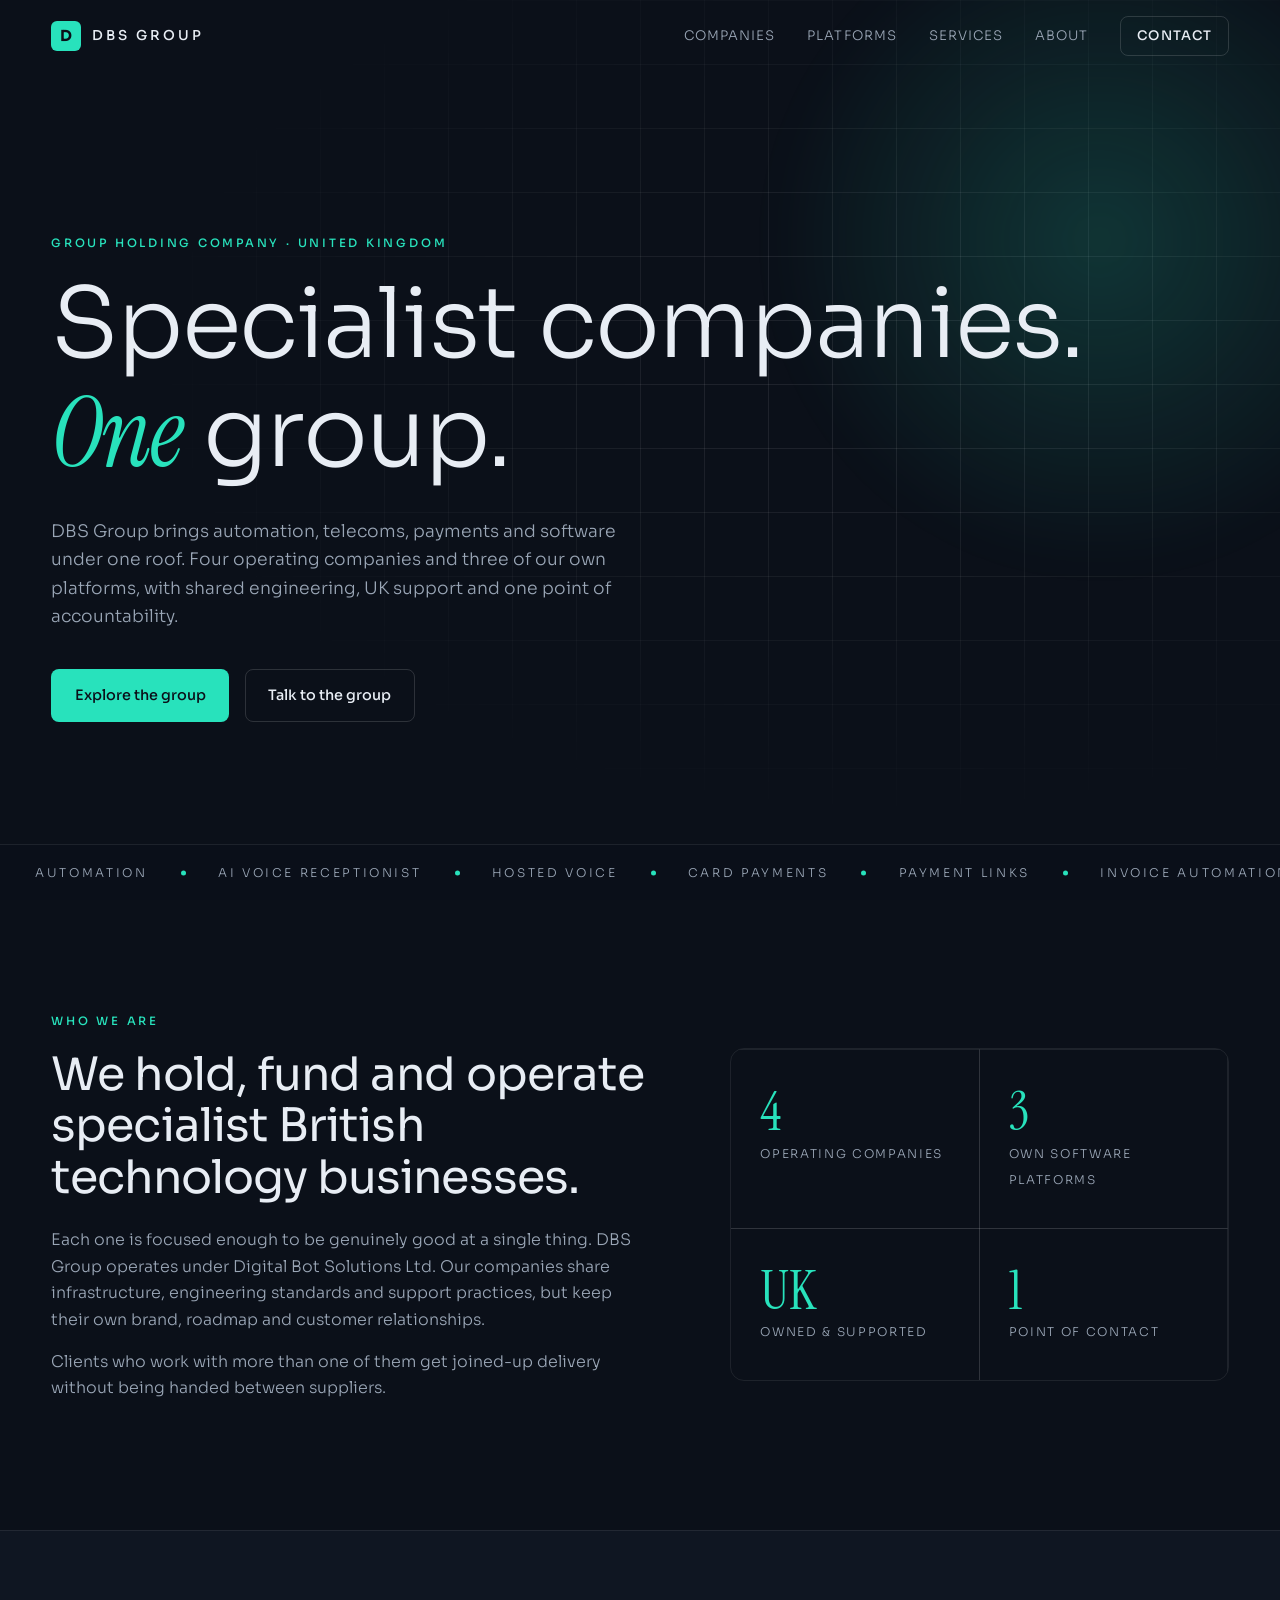
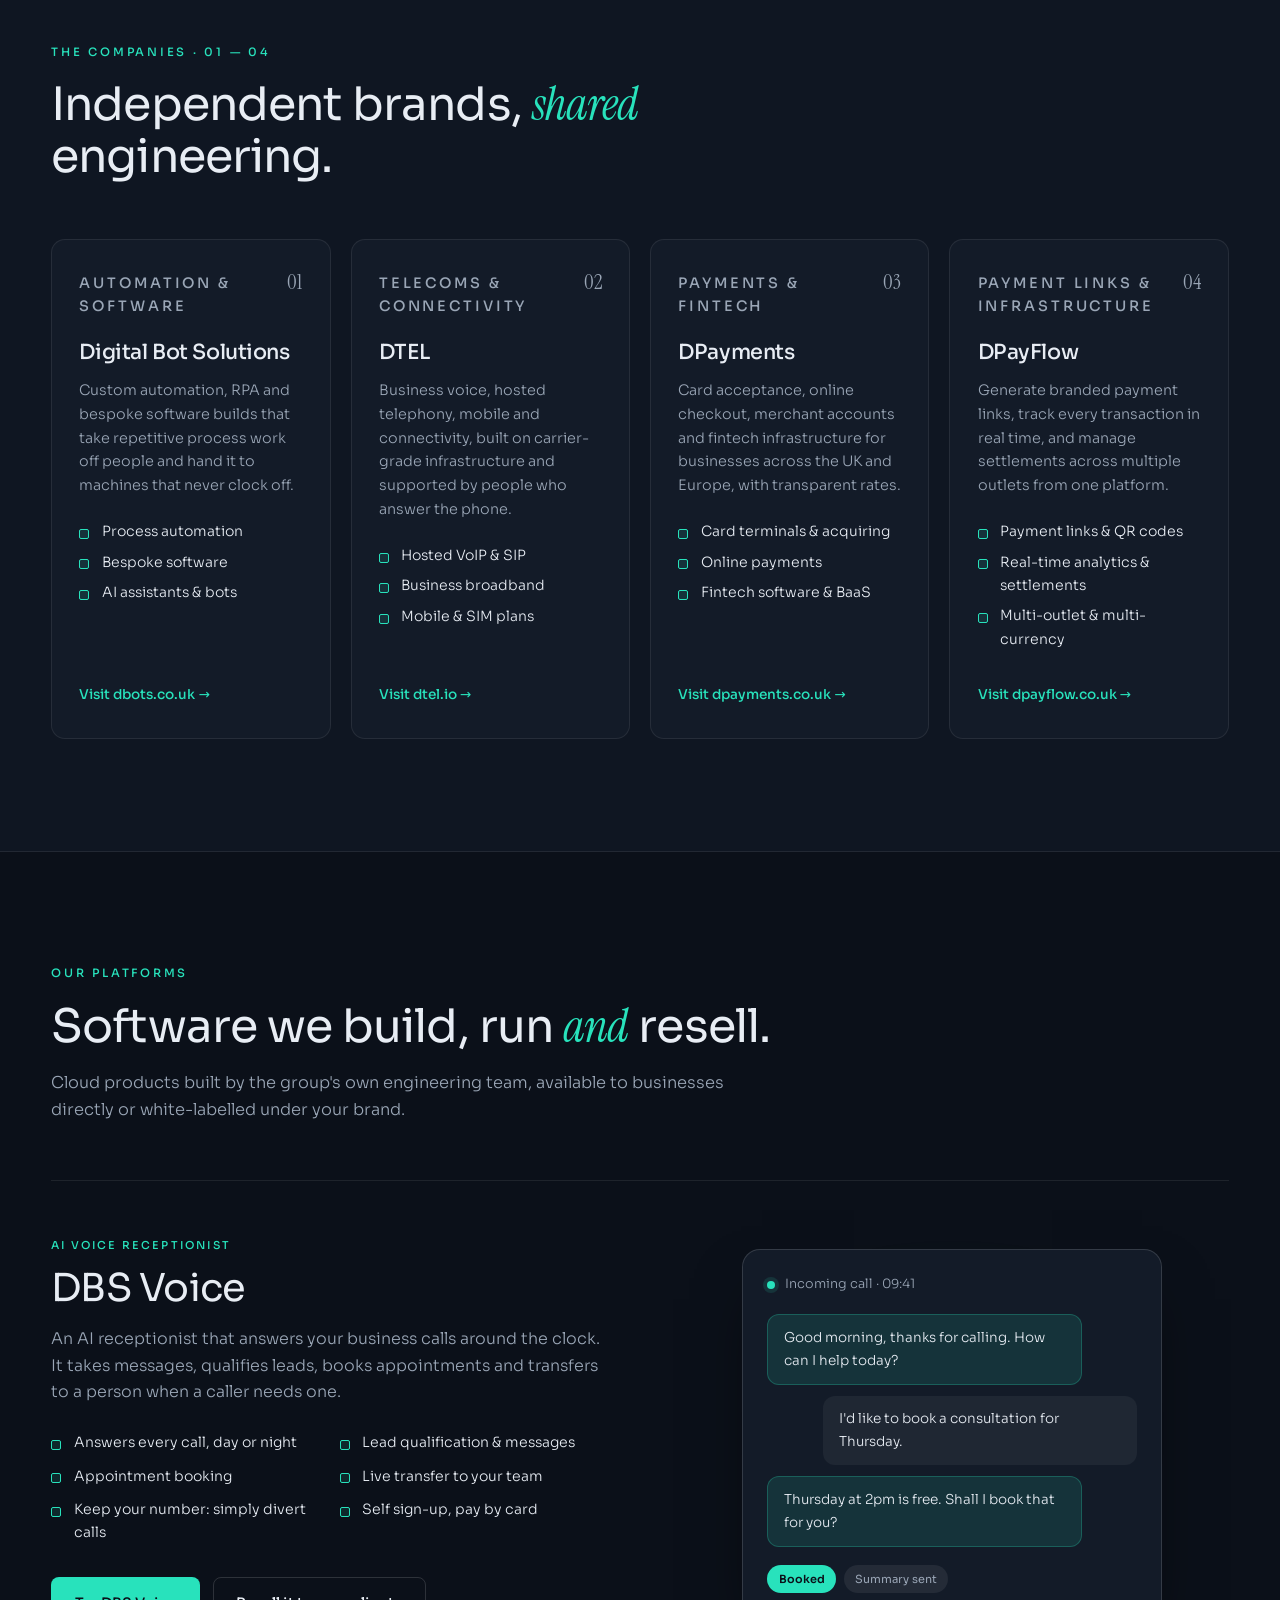
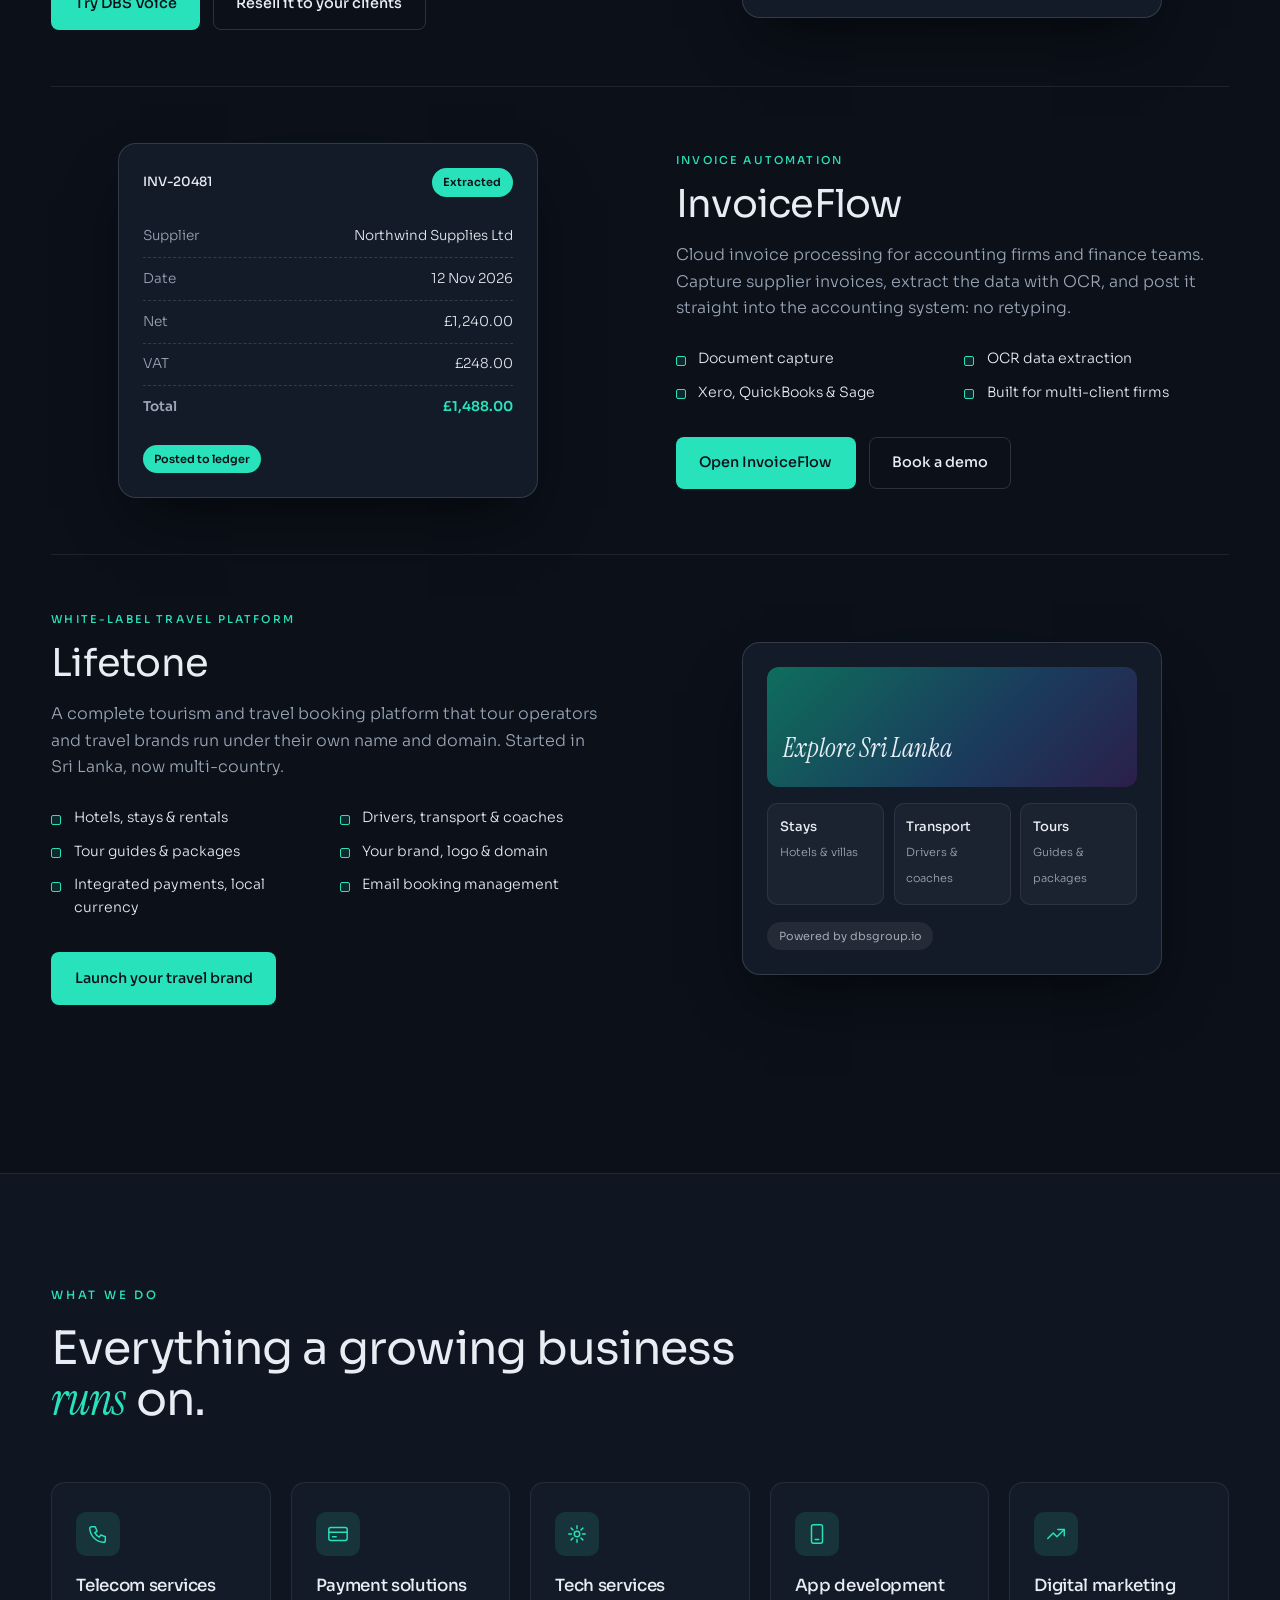
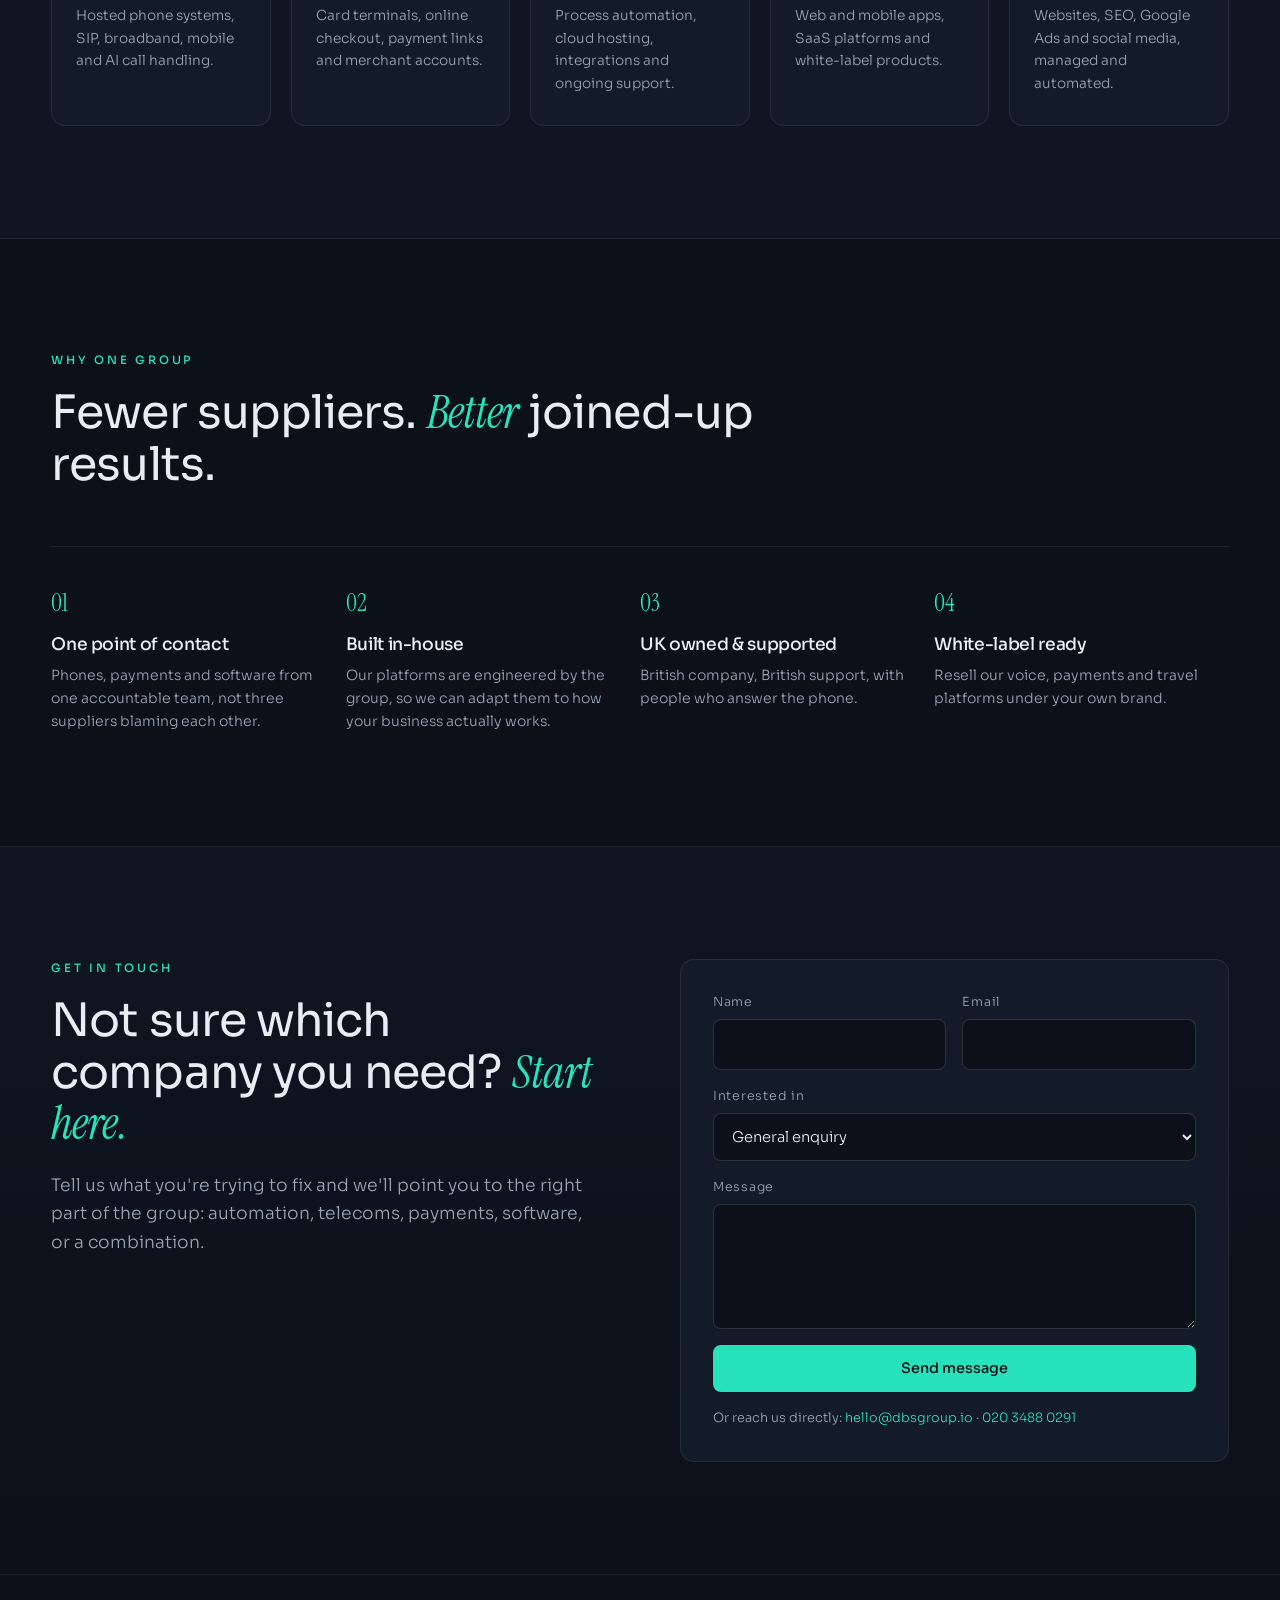
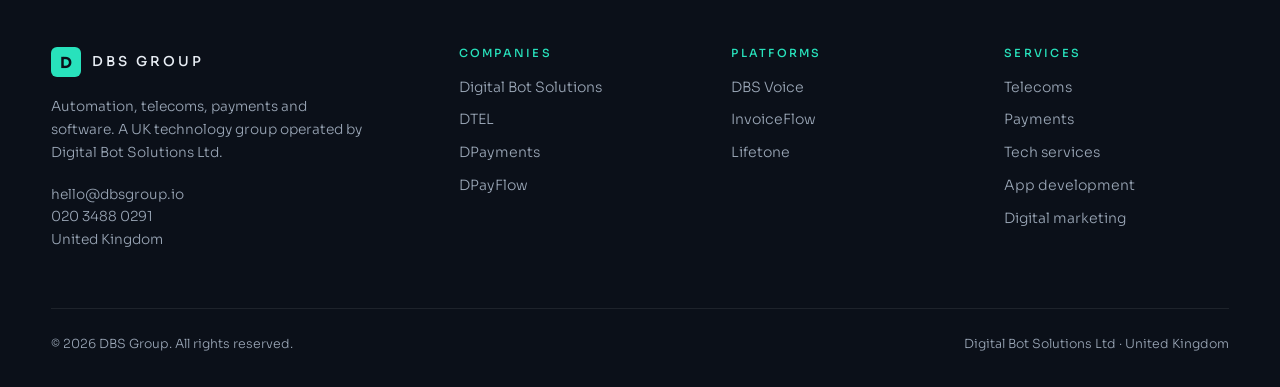
==== index.html @ 3a8c16b7 "Rebuild dbsgroup.io as a static coded site Co-Authored-By: Claude Opus 5.5 <noreply@anthropic.com> C" ====
<!DOCTYPE html>
<html lang="en-GB">
<head>
<meta charset="UTF-8">
<meta name="viewport" content="width=device-width, initial-scale=1.0">
<title>DBS Group | Automation, Telecoms, Payments &amp; Software, UK</title>
<meta name="description" content="DBS Group is a UK technology group bringing together automation, telecoms, payments and software: Digital Bot Solutions, DTEL, DPayments, DPayFlow, DBS Voice, InvoiceFlow and Lifetone.">
<meta property="og:title" content="DBS Group | Specialist companies. One group.">
<meta property="og:description" content="Automation, telecoms, payments and software under one UK group, with one point of contact.">
<meta property="og:url" content="https://dbsgroup.io/">
<meta property="og:type" content="website">
<link rel="canonical" href="https://dbsgroup.io/">
<link rel="icon" href="data:image/svg+xml,%3Csvg xmlns='http://www.w3.org/2000/svg' viewBox='0 0 32 32'%3E%3Crect width='32' height='32' rx='6' fill='%2328E2BC'/%3E%3Ctext x='16' y='22' font-family='Arial' font-weight='700' font-size='16' text-anchor='middle' fill='%230B1019'%3ED%3C/text%3E%3C/svg%3E">
<link rel="preconnect" href="https://fonts.googleapis.com">
<link rel="preconnect" href="https://fonts.gstatic.com" crossorigin>
<link href="https://fonts.googleapis.com/css2?family=Instrument+Serif:ital@0;1&family=Sora:wght@300;400;500;600;700&display=swap" rel="stylesheet">
<link rel="stylesheet" href="css/style.css">
<script type="application/ld+json">
{"@context":"https://schema.org","@type":"Organization","name":"DBS Group","legalName":"Digital Bot Solutions Ltd","url":"https://dbsgroup.io","email":"hello@dbsgroup.io","telephone":"+44 20 3488 0291","address":{"@type":"PostalAddress","addressCountry":"GB"},
"subOrganization":[{"@type":"Organization","name":"Digital Bot Solutions","url":"https://dbots.co.uk"},{"@type":"Organization","name":"DTEL","url":"https://dtel.io"},{"@type":"Organization","name":"DPayments","url":"https://dpayments.co.uk"},{"@type":"Organization","name":"DPayFlow","url":"https://dpayflow.co.uk"}]}
</script>
</head>
<body>

<header class="nav" id="top">
  <div class="wrap nav-inner">
    <a href="#top" class="logo" aria-label="DBS Group home"><span class="logo-mark">D</span><span class="logo-text">DBS GROUP</span></a>
    <nav class="nav-links" id="navLinks" aria-label="Main">
      <a href="#companies">Companies</a>
      <a href="#platforms">Platforms</a>
      <a href="#services">Services</a>
      <a href="#about">About</a>
      <a href="#contact" class="btn btn-ghost btn-sm nav-cta">Contact</a>
    </nav>
    <button class="nav-toggle" id="navToggle" aria-label="Open menu" aria-expanded="false"><span></span><span></span></button>
  </div>
</header>

<main>

<!-- HERO -->
<section class="hero">
  <div class="hero-grid" aria-hidden="true"></div>
  <div class="hero-glow" aria-hidden="true"></div>
  <div class="wrap hero-inner">
    <p class="eyebrow reveal">Group holding company · United Kingdom</p>
    <h1 class="reveal">Specialist companies.<br><em>One</em> group.</h1>
    <p class="lead reveal">DBS Group brings automation, telecoms, payments and software under one roof. Four operating companies and three of our own platforms, with shared engineering, UK support and one point of accountability.</p>
    <div class="hero-ctas reveal">
      <a href="#companies" class="btn btn-primary">Explore the group</a>
      <a href="#contact" class="btn btn-ghost">Talk to the group</a>
    </div>
  </div>
  <div class="marquee" aria-hidden="true">
    <div class="marquee-track">
      <span>Automation</span><span>AI voice receptionist</span><span>Hosted voice</span><span>Card payments</span><span>Payment links</span><span>Invoice automation</span><span>Travel platforms</span><span>App development</span><span>Digital marketing</span><span>UK support</span>
      <span>Automation</span><span>AI voice receptionist</span><span>Hosted voice</span><span>Card payments</span><span>Payment links</span><span>Invoice automation</span><span>Travel platforms</span><span>App development</span><span>Digital marketing</span><span>UK support</span>
    </div>
  </div>
</section>

<!-- ABOUT -->
<section class="section" id="about">
  <div class="wrap about">
    <div class="about-text reveal">
      <p class="eyebrow">Who we are</p>
      <h2>We hold, fund and operate specialist British technology businesses.</h2>
      <p>Each one is focused enough to be genuinely good at a single thing. DBS Group operates under Digital Bot Solutions Ltd. Our companies share infrastructure, engineering standards and support practices, but keep their own brand, roadmap and customer relationships.</p>
      <p>Clients who work with more than one of them get joined-up delivery without being handed between suppliers.</p>
    </div>
    <div class="stats reveal">
      <div class="stat"><span class="stat-num">4</span><span class="stat-label">Operating companies</span></div>
      <div class="stat"><span class="stat-num">3</span><span class="stat-label">Own software platforms</span></div>
      <div class="stat"><span class="stat-num">UK</span><span class="stat-label">Owned &amp; supported</span></div>
      <div class="stat"><span class="stat-num">1</span><span class="stat-label">Point of contact</span></div>
    </div>
  </div>
</section>

<!-- COMPANIES -->
<section class="section section-alt" id="companies">
  <div class="wrap">
    <div class="section-head reveal">
      <p class="eyebrow">The companies · 01 — 04</p>
      <h2>Independent brands, <em>shared</em> engineering.</h2>
    </div>
    <div class="cards cards-4">
      <article class="card reveal">
        <span class="card-num">01</span>
        <p class="card-tag">Automation &amp; software</p>
        <h3>Digital Bot Solutions</h3>
        <p>Custom automation, RPA and bespoke software builds that take repetitive process work off people and hand it to machines that never clock off.</p>
        <ul class="ticks"><li>Process automation</li><li>Bespoke software</li><li>AI assistants &amp; bots</li></ul>
        <a href="https://dbots.co.uk" class="card-link" target="_blank" rel="noopener">Visit dbots.co.uk <span>→</span></a>
      </article>
      <article class="card reveal">
        <span class="card-num">02</span>
        <p class="card-tag">Telecoms &amp; connectivity</p>
        <h3>DTEL</h3>
        <p>Business voice, hosted telephony, mobile and connectivity, built on carrier-grade infrastructure and supported by people who answer the phone.</p>
        <ul class="ticks"><li>Hosted VoIP &amp; SIP</li><li>Business broadband</li><li>Mobile &amp; SIM plans</li></ul>
        <a href="https://dtel.io" class="card-link" target="_blank" rel="noopener">Visit dtel.io <span>→</span></a>
      </article>
      <article class="card reveal">
        <span class="card-num">03</span>
        <p class="card-tag">Payments &amp; fintech</p>
        <h3>DPayments</h3>
        <p>Card acceptance, online checkout, merchant accounts and fintech infrastructure for businesses across the UK and Europe, with transparent rates.</p>
        <ul class="ticks"><li>Card terminals &amp; acquiring</li><li>Online payments</li><li>Fintech software &amp; BaaS</li></ul>
        <a href="https://dpayments.co.uk" class="card-link" target="_blank" rel="noopener">Visit dpayments.co.uk <span>→</span></a>
      </article>
      <article class="card reveal">
        <span class="card-num">04</span>
        <p class="card-tag">Payment links &amp; infrastructure</p>
        <h3>DPayFlow</h3>
        <p>Generate branded payment links, track every transaction in real time, and manage settlements across multiple outlets from one platform.</p>
        <ul class="ticks"><li>Payment links &amp; QR codes</li><li>Real-time analytics &amp; settlements</li><li>Multi-outlet &amp; multi-currency</li></ul>
        <a href="https://dpayflow.co.uk" class="card-link" target="_blank" rel="noopener">Visit dpayflow.co.uk <span>→</span></a>
      </article>
    </div>
  </div>
</section>

<!-- PLATFORMS -->
<section class="section" id="platforms">
  <div class="wrap">
    <div class="section-head reveal">
      <p class="eyebrow">Our platforms</p>
      <h2>Software we build, run <em>and</em> resell.</h2>
      <p class="section-sub">Cloud products built by the group's own engineering team, available to businesses directly or white-labelled under your brand.</p>
    </div>

    <div class="platform reveal">
      <div class="platform-copy">
        <p class="card-tag">AI voice receptionist</p>
        <h3>DBS Voice</h3>
        <p>An AI receptionist that answers your business calls around the clock. It takes messages, qualifies leads, books appointments and transfers to a person when a caller needs one.</p>
        <ul class="ticks ticks-2">
          <li>Answers every call, day or night</li>
          <li>Lead qualification &amp; messages</li>
          <li>Appointment booking</li>
          <li>Live transfer to your team</li>
          <li>Keep your number: simply divert calls</li>
          <li>Self sign-up, pay by card</li>
        </ul>
        <div class="platform-ctas">
          <a href="https://voice.dbsgroup.io" class="btn btn-primary" target="_blank" rel="noopener">Try DBS Voice</a>
          <a href="#contact" class="btn btn-ghost">Resell it to your clients</a>
        </div>
      </div>
      <div class="platform-visual" aria-hidden="true">
        <div class="mock mock-call">
          <div class="mock-row"><span class="dot dot-live"></span> Incoming call · 09:41</div>
          <div class="bubble bubble-ai">Good morning, thanks for calling. How can I help today?</div>
          <div class="bubble bubble-user">I'd like to book a consultation for Thursday.</div>
          <div class="bubble bubble-ai">Thursday at 2pm is free. Shall I book that for you?</div>
          <div class="mock-foot"><span class="pill">Booked</span><span class="pill pill-dim">Summary sent</span></div>
        </div>
      </div>
    </div>

    <div class="platform platform-rev reveal">
      <div class="platform-copy">
        <p class="card-tag">Invoice automation</p>
        <h3>InvoiceFlow</h3>
        <p>Cloud invoice processing for accounting firms and finance teams. Capture supplier invoices, extract the data with OCR, and post it straight into the accounting system: no retyping.</p>
        <ul class="ticks ticks-2">
          <li>Document capture</li>
          <li>OCR data extraction</li>
          <li>Xero, QuickBooks &amp; Sage</li>
          <li>Built for multi-client firms</li>
        </ul>
        <div class="platform-ctas">
          <a href="https://invoice.dbsgroup.io" class="btn btn-primary" target="_blank" rel="noopener">Open InvoiceFlow</a>
          <a href="#contact" class="btn btn-ghost">Book a demo</a>
        </div>
      </div>
      <div class="platform-visual" aria-hidden="true">
        <div class="mock mock-invoice">
          <div class="mock-row"><strong>INV-20481</strong><span class="pill">Extracted</span></div>
          <div class="field"><span>Supplier</span><span>Northwind Supplies Ltd</span></div>
          <div class="field"><span>Date</span><span>12 Nov 2026</span></div>
          <div class="field"><span>Net</span><span>£1,240.00</span></div>
          <div class="field"><span>VAT</span><span>£248.00</span></div>
          <div class="field field-total"><span>Total</span><span>£1,488.00</span></div>
          <div class="mock-foot"><span class="pill">Posted to ledger</span></div>
        </div>
      </div>
    </div>

    <div class="platform reveal">
      <div class="platform-copy">
        <p class="card-tag">White-label travel platform</p>
        <h3>Lifetone</h3>
        <p>A complete tourism and travel booking platform that tour operators and travel brands run under their own name and domain. Started in Sri Lanka, now multi-country.</p>
        <ul class="ticks ticks-2">
          <li>Hotels, stays &amp; rentals</li>
          <li>Drivers, transport &amp; coaches</li>
          <li>Tour guides &amp; packages</li>
          <li>Your brand, logo &amp; domain</li>
          <li>Integrated payments, local currency</li>
          <li>Email booking management</li>
        </ul>
        <div class="platform-ctas">
          <a href="#contact" class="btn btn-primary">Launch your travel brand</a>
        </div>
      </div>
      <div class="platform-visual" aria-hidden="true">
        <div class="mock mock-travel">
          <div class="travel-hero"><span>Explore Sri Lanka</span></div>
          <div class="travel-tiles">
            <div><b>Stays</b><small>Hotels &amp; villas</small></div>
            <div><b>Transport</b><small>Drivers &amp; coaches</small></div>
            <div><b>Tours</b><small>Guides &amp; packages</small></div>
          </div>
          <div class="mock-foot"><span class="pill pill-dim">Powered by dbsgroup.io</span></div>
        </div>
      </div>
    </div>
  </div>
</section>

<!-- SERVICES -->
<section class="section section-alt" id="services">
  <div class="wrap">
    <div class="section-head reveal">
      <p class="eyebrow">What we do</p>
      <h2>Everything a growing business <em>runs</em> on.</h2>
    </div>
    <div class="cards cards-5">
      <article class="svc reveal">
        <div class="svc-icon"><svg viewBox="0 0 24 24"><path d="M5 4h4l2 5-2.5 1.5a11 11 0 0 0 5 5L15 13l5 2v4a2 2 0 0 1-2 2A16 16 0 0 1 3 6a2 2 0 0 1 2-2"/></svg></div>
        <h3>Telecom services</h3>
        <p>Hosted phone systems, SIP, broadband, mobile and AI call handling.</p>
      </article>
      <article class="svc reveal">
        <div class="svc-icon"><svg viewBox="0 0 24 24"><rect x="2" y="5" width="20" height="14" rx="2"/><path d="M2 10h20M6 15h4"/></svg></div>
        <h3>Payment solutions</h3>
        <p>Card terminals, online checkout, payment links and merchant accounts.</p>
      </article>
      <article class="svc reveal">
        <div class="svc-icon"><svg viewBox="0 0 24 24"><path d="M12 3v3M12 18v3M3 12h3M18 12h3M5.6 5.6l2.1 2.1M16.3 16.3l2.1 2.1M5.6 18.4l2.1-2.1M16.3 7.7l2.1-2.1"/><circle cx="12" cy="12" r="3"/></svg></div>
        <h3>Tech services</h3>
        <p>Process automation, cloud hosting, integrations and ongoing support.</p>
      </article>
      <article class="svc reveal">
        <div class="svc-icon"><svg viewBox="0 0 24 24"><rect x="6" y="2" width="12" height="20" rx="2"/><path d="M10 18h4"/></svg></div>
        <h3>App development</h3>
        <p>Web and mobile apps, SaaS platforms and white-label products.</p>
      </article>
      <article class="svc reveal">
        <div class="svc-icon"><svg viewBox="0 0 24 24"><path d="M3 17l6-6 4 4 8-8"/><path d="M14 7h7v7"/></svg></div>
        <h3>Digital marketing</h3>
        <p>Websites, SEO, Google Ads and social media, managed and automated.</p>
      </article>
    </div>
  </div>
</section>

<!-- WHY -->
<section class="section">
  <div class="wrap">
    <div class="section-head reveal">
      <p class="eyebrow">Why one group</p>
      <h2>Fewer suppliers. <em>Better</em> joined-up results.</h2>
    </div>
    <div class="why">
      <div class="why-item reveal"><span>01</span><h3>One point of contact</h3><p>Phones, payments and software from one accountable team, not three suppliers blaming each other.</p></div>
      <div class="why-item reveal"><span>02</span><h3>Built in-house</h3><p>Our platforms are engineered by the group, so we can adapt them to how your business actually works.</p></div>
      <div class="why-item reveal"><span>03</span><h3>UK owned &amp; supported</h3><p>British company, British support, with people who answer the phone.</p></div>
      <div class="why-item reveal"><span>04</span><h3>White-label ready</h3><p>Resell our voice, payments and travel platforms under your own brand.</p></div>
    </div>
  </div>
</section>

<!-- CONTACT -->
<section class="section contact" id="contact">
  <div class="wrap contact-inner reveal">
    <div>
      <p class="eyebrow">Get in touch</p>
      <h2>Not sure which company you need? <em>Start here.</em></h2>
      <p class="lead">Tell us what you're trying to fix and we'll point you to the right part of the group: automation, telecoms, payments, software, or a combination.</p>
    </div>
    <form class="contact-form" id="contactForm">
      <div class="form-row">
        <label>Name<input type="text" name="name" required></label>
        <label>Email<input type="email" name="email" required></label>
      </div>
      <label>Interested in
        <select name="topic">
          <option>General enquiry</option>
          <option>Automation &amp; software</option>
          <option>Telecoms / DTEL</option>
          <option>Payments / DPayments / DPayFlow</option>
          <option>DBS Voice (AI receptionist)</option>
          <option>InvoiceFlow</option>
          <option>Lifetone travel platform</option>
          <option>App development</option>
          <option>Digital marketing</option>
        </select>
      </label>
      <label>Message<textarea name="message" rows="4" required></textarea></label>
      <button type="submit" class="btn btn-primary">Send message</button>
      <p class="form-note">Or reach us directly: <a href="mailto:hello@dbsgroup.io">hello@dbsgroup.io</a> · <a href="tel:+442034880291">020 3488 0291</a></p>
    </form>
  </div>
</section>

</main>

<footer class="footer">
  <div class="wrap footer-inner">
    <div class="footer-brand">
      <a href="#top" class="logo"><span class="logo-mark">D</span><span class="logo-text">DBS GROUP</span></a>
      <p>Automation, telecoms, payments and software. A UK technology group operated by Digital Bot Solutions Ltd.</p>
      <p><a href="mailto:hello@dbsgroup.io">hello@dbsgroup.io</a><br><a href="tel:+442034880291">020 3488 0291</a><br>United Kingdom</p>
    </div>
    <div class="footer-col">
      <h4>Companies</h4>
      <a href="https://dbots.co.uk" target="_blank" rel="noopener">Digital Bot Solutions</a>
      <a href="https://dtel.io" target="_blank" rel="noopener">DTEL</a>
      <a href="https://dpayments.co.uk" target="_blank" rel="noopener">DPayments</a>
      <a href="https://dpayflow.co.uk" target="_blank" rel="noopener">DPayFlow</a>
    </div>
    <div class="footer-col">
      <h4>Platforms</h4>
      <a href="https://voice.dbsgroup.io" target="_blank" rel="noopener">DBS Voice</a>
      <a href="https://invoice.dbsgroup.io" target="_blank" rel="noopener">InvoiceFlow</a>
      <a href="#platforms">Lifetone</a>
    </div>
    <div class="footer-col">
      <h4>Services</h4>
      <a href="#services">Telecoms</a>
      <a href="#services">Payments</a>
      <a href="#services">Tech services</a>
      <a href="#services">App development</a>
      <a href="#services">Digital marketing</a>
    </div>
  </div>
  <div class="wrap footer-bottom">
    <span>© <span id="year">2026</span> DBS Group. All rights reserved.</span>
    <span>Digital Bot Solutions Ltd · United Kingdom</span>
  </div>
</footer>

<script src="js/main.js"></script>
</body>
</html>
---- css/style.css ----
/* DBS Group — dbsgroup.io
   Brand: navy #0B1019, teal #28E2BC, Sora + Instrument Serif
   Edit colours here in :root */
:root{
  --bg:#0B1019;
  --bg-2:#0F1622;
  --card:#131B28;
  --line:rgba(255,255,255,.08);
  --line-2:rgba(255,255,255,.14);
  --text:#E8EDF4;
  --muted:#9AA6B6;
  --teal:#28E2BC;
  --teal-dim:rgba(40,226,188,.12);
  --radius:14px;
  --sans:"Sora",system-ui,sans-serif;
  --serif:"Instrument Serif",Georgia,serif;
}
*{box-sizing:border-box;margin:0;padding:0}
html{scroll-behavior:smooth;scroll-padding-top:80px}
body{background:var(--bg);color:var(--text);font-family:var(--sans);font-weight:300;line-height:1.65;-webkit-font-smoothing:antialiased}
a{color:inherit;text-decoration:none}
img,svg{display:block}
.wrap{width:min(1180px,92vw);margin:0 auto}
em{font-family:var(--serif);font-style:italic;font-weight:400;color:var(--teal)}
h1,h2,h3,h4{font-weight:400;line-height:1.12;letter-spacing:-.02em}
h2{font-size:clamp(1.9rem,3.6vw,2.9rem)}
h3{font-size:1.3rem;font-weight:500}
.eyebrow{font-size:.72rem;letter-spacing:.24em;text-transform:uppercase;color:var(--teal);margin-bottom:1.1rem;font-weight:500}
.lead{font-size:1.08rem;color:var(--muted);max-width:620px}

/* Buttons */
.btn{display:inline-flex;align-items:center;justify-content:center;gap:.5rem;padding:.85rem 1.4rem;border-radius:8px;font-size:.9rem;font-weight:500;font-family:var(--sans);border:1px solid transparent;cursor:pointer;transition:.2s}
.btn-primary{background:var(--teal);color:var(--bg)}
.btn-primary:hover{background:#5BEBCD;transform:translateY(-1px)}
.btn-ghost{border-color:var(--line-2);color:var(--text)}
.btn-ghost:hover{border-color:var(--teal);color:var(--teal)}
.btn-sm{padding:.5rem 1rem;font-size:.78rem;letter-spacing:.1em;text-transform:uppercase}

/* Nav */
.nav{position:fixed;inset:0 0 auto;z-index:50;transition:.3s;border-bottom:1px solid transparent}
.nav.scrolled{background:rgba(11,16,25,.85);backdrop-filter:blur(14px);border-color:var(--line)}
.nav-inner{display:flex;align-items:center;justify-content:space-between;height:72px}
.logo{display:flex;align-items:center;gap:.7rem}
.logo-mark{width:30px;height:30px;border-radius:6px;background:var(--teal);color:var(--bg);display:grid;place-items:center;font-weight:700;font-size:.95rem}
.logo-text{font-weight:500;letter-spacing:.22em;font-size:.85rem}
.nav-links{display:flex;align-items:center;gap:2rem}
.nav-links a{font-size:.82rem;letter-spacing:.08em;text-transform:uppercase;color:var(--muted);transition:.2s}
.nav-links a:hover{color:var(--text)}
.nav-links .nav-cta{color:var(--text)}
.nav-toggle{display:none;background:none;border:0;width:36px;height:36px;cursor:pointer;flex-direction:column;justify-content:center;gap:7px}
.nav-toggle span{display:block;height:1.5px;background:var(--text);transition:.3s}

/* Hero */
.hero{position:relative;min-height:100vh;display:flex;flex-direction:column;justify-content:center;overflow:hidden;padding-top:72px}
.hero-grid{position:absolute;inset:0;background-image:linear-gradient(var(--line) 1px,transparent 1px),linear-gradient(90deg,var(--line) 1px,transparent 1px);background-size:64px 64px;mask-image:radial-gradient(ellipse 80% 70% at 70% 40%,#000 20%,transparent 75%)}
.hero-glow{position:absolute;width:720px;height:720px;right:-180px;top:-120px;background:radial-gradient(circle,rgba(40,226,188,.18),transparent 65%);filter:blur(20px)}
.hero-inner{position:relative;padding:6rem 0 7rem}
.hero h1{font-size:clamp(2.8rem,7.6vw,6.2rem);font-weight:300;margin-bottom:1.8rem}
.hero .lead{margin-bottom:2.4rem}
.hero-ctas{display:flex;gap:1rem;flex-wrap:wrap}
.marquee{position:absolute;bottom:0;left:0;right:0;border-top:1px solid var(--line);overflow:hidden;padding:1.1rem 0;background:rgba(11,16,25,.6)}
.marquee-track{display:flex;width:max-content;animation:scroll 40s linear infinite}
.marquee-track span{font-size:.75rem;letter-spacing:.22em;text-transform:uppercase;color:var(--muted);padding:0 2.2rem;white-space:nowrap;position:relative}
.marquee-track span::after{content:"";position:absolute;right:-3px;top:50%;width:5px;height:5px;border-radius:50%;background:var(--teal);transform:translateY(-50%)}
@keyframes scroll{to{transform:translateX(-50%)}}

/* Sections */
.section{padding:7rem 0}
.section-alt{background:var(--bg-2);border-block:1px solid var(--line)}
.section-head{max-width:720px;margin-bottom:3.5rem}
.section-sub{color:var(--muted);margin-top:1.1rem;font-size:1.02rem}

/* About */
.about{display:grid;grid-template-columns:1.2fr 1fr;gap:5rem;align-items:center}
.about-text h2{margin-bottom:1.5rem}
.about-text p:not(.eyebrow){color:var(--muted);margin-bottom:1rem}
.stats{display:grid;grid-template-columns:1fr 1fr;border:1px solid var(--line);border-radius:var(--radius);overflow:hidden}
.stat{padding:2.2rem 1.8rem;border:1px solid var(--line);margin:-.5px}
.stat-num{display:block;font-family:var(--serif);font-size:3.4rem;line-height:1;color:var(--teal)}
.stat-label{font-size:.75rem;letter-spacing:.14em;text-transform:uppercase;color:var(--muted)}

/* Cards */
.cards{display:grid;gap:1.25rem}
.cards-4{grid-template-columns:repeat(4,1fr)}
.cards-5{grid-template-columns:repeat(5,1fr)}
.card{position:relative;background:var(--card);border:1px solid var(--line);border-radius:var(--radius);padding:2rem 1.7rem;display:flex;flex-direction:column;transition:.3s}
.card:hover{border-color:rgba(40,226,188,.4);transform:translateY(-4px)}
.card-num{position:absolute;top:1.6rem;right:1.7rem;font-family:var(--serif);font-size:1.3rem;color:var(--muted)}
.card-tag{font-size:.68rem;letter-spacing:.2em;text-transform:uppercase;color:var(--teal);margin-bottom:.8rem;font-weight:500}
.card .card-tag{padding-right:2.2rem}
.card h3{margin-bottom:.9rem}
.card>p{color:var(--muted);font-size:.9rem;margin-bottom:1.4rem}
.ticks{list-style:none;margin-bottom:1.6rem}
.ticks li{position:relative;padding-left:1.4rem;font-size:.88rem;margin-bottom:.45rem}
.ticks li::before{content:"";position:absolute;left:0;top:.62em;width:8px;height:8px;border-radius:2px;background:var(--teal-dim);border:1px solid var(--teal)}
.card-link{margin-top:auto;font-size:.85rem;color:var(--teal);font-weight:500}
.card-link span{display:inline-block;transition:.2s}
.card-link:hover span{transform:translateX(4px)}

/* Platforms */
.platform{display:grid;grid-template-columns:1fr 1fr;gap:4.5rem;align-items:center;padding:3.5rem 0;border-top:1px solid var(--line)}
.platform:first-of-type{border-top:0}
.platform-rev .platform-copy{order:2}
.platform h3{font-size:clamp(1.8rem,3vw,2.4rem);font-weight:400;margin-bottom:1rem}
.platform-copy>p:not(.card-tag){color:var(--muted);margin-bottom:1.6rem}
.ticks-2{display:grid;grid-template-columns:1fr 1fr;gap:.2rem 1.5rem}
.platform-ctas{display:flex;gap:.8rem;flex-wrap:wrap}
.platform-visual{position:relative;display:flex;justify-content:center}
.platform-visual::before{content:"";position:absolute;inset:10%;background:radial-gradient(circle,rgba(40,226,188,.14),transparent 70%);filter:blur(30px)}
.mock{position:relative;width:100%;max-width:420px;background:var(--card);border:1px solid var(--line-2);border-radius:18px;padding:1.5rem;box-shadow:0 30px 60px -20px rgba(0,0,0,.6)}
.mock-row{display:flex;align-items:center;justify-content:space-between;gap:.6rem;font-size:.8rem;color:var(--muted);margin-bottom:1.2rem}
.mock-call .mock-row{justify-content:flex-start}
.dot{width:8px;height:8px;border-radius:50%}
.dot-live{background:var(--teal);box-shadow:0 0 0 4px var(--teal-dim);animation:pulse 2s infinite}
@keyframes pulse{50%{box-shadow:0 0 0 8px transparent}}
.bubble{font-size:.85rem;padding:.75rem 1rem;border-radius:12px;margin-bottom:.7rem;max-width:85%}
.bubble-ai{background:var(--teal-dim);border:1px solid rgba(40,226,188,.25)}
.bubble-user{background:rgba(255,255,255,.05);margin-left:auto}
.mock-foot{display:flex;gap:.5rem;margin-top:1.1rem}
.pill{font-size:.7rem;padding:.3rem .7rem;border-radius:99px;background:var(--teal);color:var(--bg);font-weight:600}
.pill-dim{background:rgba(255,255,255,.07);color:var(--muted);font-weight:400}
.field{display:flex;justify-content:space-between;font-size:.85rem;padding:.6rem 0;border-bottom:1px dashed var(--line-2)}
.field span:first-child{color:var(--muted)}
.field-total{border-bottom:0;font-weight:600;color:var(--teal)}
.mock-invoice .mock-row strong{color:var(--text);font-weight:500}
.travel-hero{height:120px;border-radius:12px;background:linear-gradient(135deg,#0E6E5C,#1B3A5C 60%,#2B1F4A);display:flex;align-items:flex-end;padding:1rem;margin-bottom:1rem}
.travel-hero span{font-family:var(--serif);font-size:1.6rem;font-style:italic}
.travel-tiles{display:grid;grid-template-columns:repeat(3,1fr);gap:.6rem}
.travel-tiles div{background:rgba(255,255,255,.04);border:1px solid var(--line);border-radius:10px;padding:.8rem .7rem}
.travel-tiles b{display:block;font-size:.82rem;font-weight:500}
.travel-tiles small{font-size:.7rem;color:var(--muted)}

/* Services */
.svc{background:var(--card);border:1px solid var(--line);border-radius:var(--radius);padding:1.8rem 1.5rem;transition:.3s}
.svc:hover{border-color:rgba(40,226,188,.4)}
.svc-icon{width:44px;height:44px;border-radius:10px;background:var(--teal-dim);display:grid;place-items:center;margin-bottom:1.3rem}
.svc-icon svg{width:22px;height:22px;fill:none;stroke:var(--teal);stroke-width:1.6;stroke-linecap:round;stroke-linejoin:round}
.svc h3{font-size:1.05rem;margin-bottom:.6rem}
.svc p{font-size:.86rem;color:var(--muted)}

/* Why */
.why{display:grid;grid-template-columns:repeat(4,1fr);border-top:1px solid var(--line)}
.why-item{padding:2.2rem 1.8rem 0 0}
.why-item span{font-family:var(--serif);font-size:1.5rem;color:var(--teal)}
.why-item h3{font-size:1.08rem;margin:.8rem 0 .6rem}
.why-item p{font-size:.88rem;color:var(--muted)}

/* Contact */
.contact{background:linear-gradient(180deg,var(--bg-2),var(--bg));border-top:1px solid var(--line)}
.contact-inner{display:grid;grid-template-columns:1fr 1fr;gap:5rem;align-items:start}
.contact h2{margin-bottom:1.3rem}
.contact-form{background:var(--card);border:1px solid var(--line);border-radius:var(--radius);padding:2rem;display:grid;gap:1rem}
.form-row{display:grid;grid-template-columns:1fr 1fr;gap:1rem}
.contact-form label{display:grid;gap:.4rem;font-size:.78rem;letter-spacing:.06em;color:var(--muted)}
.contact-form input,.contact-form select,.contact-form textarea{background:var(--bg);border:1px solid var(--line-2);border-radius:8px;padding:.8rem .9rem;color:var(--text);font:inherit;font-size:.92rem;letter-spacing:0}
.contact-form input:focus,.contact-form select:focus,.contact-form textarea:focus{outline:none;border-color:var(--teal)}
.contact-form textarea{resize:vertical}
.form-note{font-size:.8rem;color:var(--muted)}
.form-note a{color:var(--teal)}

/* Footer */
.footer{border-top:1px solid var(--line);padding:4.5rem 0 2rem}
.footer-inner{display:grid;grid-template-columns:1.6fr 1fr 1fr 1fr;gap:3rem}
.footer-brand p{color:var(--muted);font-size:.86rem;margin-top:1.2rem;max-width:320px}
.footer-col{display:flex;flex-direction:column;gap:.6rem}
.footer-col h4{font-size:.7rem;letter-spacing:.2em;text-transform:uppercase;color:var(--teal);margin-bottom:.4rem;font-weight:500}
.footer-col a{font-size:.88rem;color:var(--muted);transition:.2s}
.footer a:hover{color:var(--text)}
.footer-bottom{display:flex;justify-content:space-between;flex-wrap:wrap;gap:1rem;margin-top:3.5rem;padding-top:1.6rem;border-top:1px solid var(--line);font-size:.78rem;color:var(--muted)}

/* Reveal animation */
.reveal{opacity:0;transform:translateY(24px);transition:opacity .8s ease,transform .8s ease}
.reveal.in{opacity:1;transform:none}
@media (prefers-reduced-motion:reduce){.reveal{opacity:1;transform:none;transition:none}.marquee-track{animation:none}}

/* Responsive */
@media (max-width:1100px){
  .cards-4{grid-template-columns:repeat(2,1fr)}
  .cards-5{grid-template-columns:repeat(3,1fr)}
  .why{grid-template-columns:repeat(2,1fr)}
}
@media (max-width:860px){
  .nav-toggle{display:flex}
  .nav-links{position:fixed;top:72px;left:0;right:0;flex-direction:column;align-items:flex-start;gap:1.4rem;padding:2rem 4vw 2.5rem;background:rgba(11,16,25,.97);border-bottom:1px solid var(--line);transform:translateY(-120%);transition:.35s;z-index:-1}
  .nav-links.open{transform:none}
  .nav-toggle[aria-expanded=true] span:first-child{transform:translateY(4px) rotate(45deg)}
  .nav-toggle[aria-expanded=true] span:last-child{transform:translateY(-4px) rotate(-45deg)}
  .about,.platform,.contact-inner{grid-template-columns:1fr;gap:3rem}
  .platform-rev .platform-copy{order:0}
  .footer-inner{grid-template-columns:1fr 1fr}
  .section{padding:5rem 0}
}
@media (max-width:560px){
  .cards-4,.cards-5,.why,.form-row,.ticks-2{grid-template-columns:1fr}
  .footer-inner{grid-template-columns:1fr}
  .stat{padding:1.6rem 1.2rem}
  .stat-num{font-size:2.6rem}
}
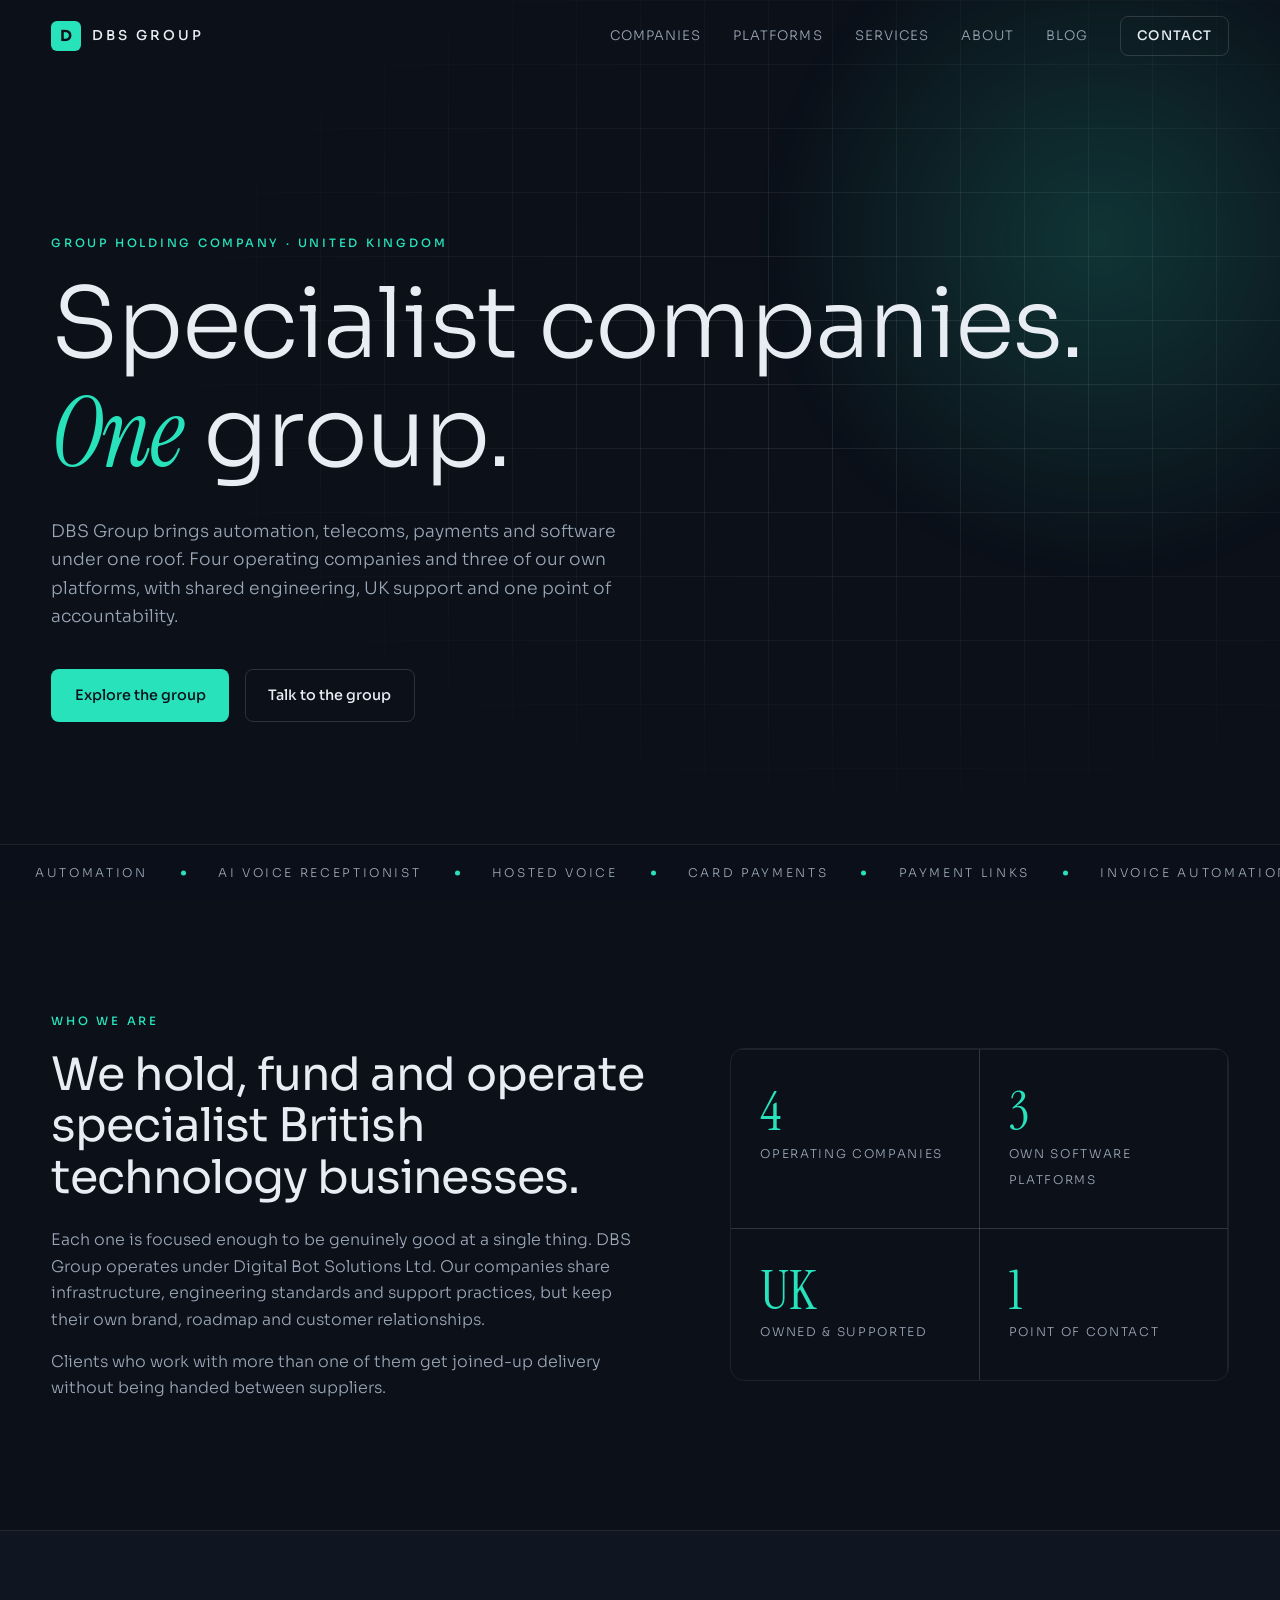
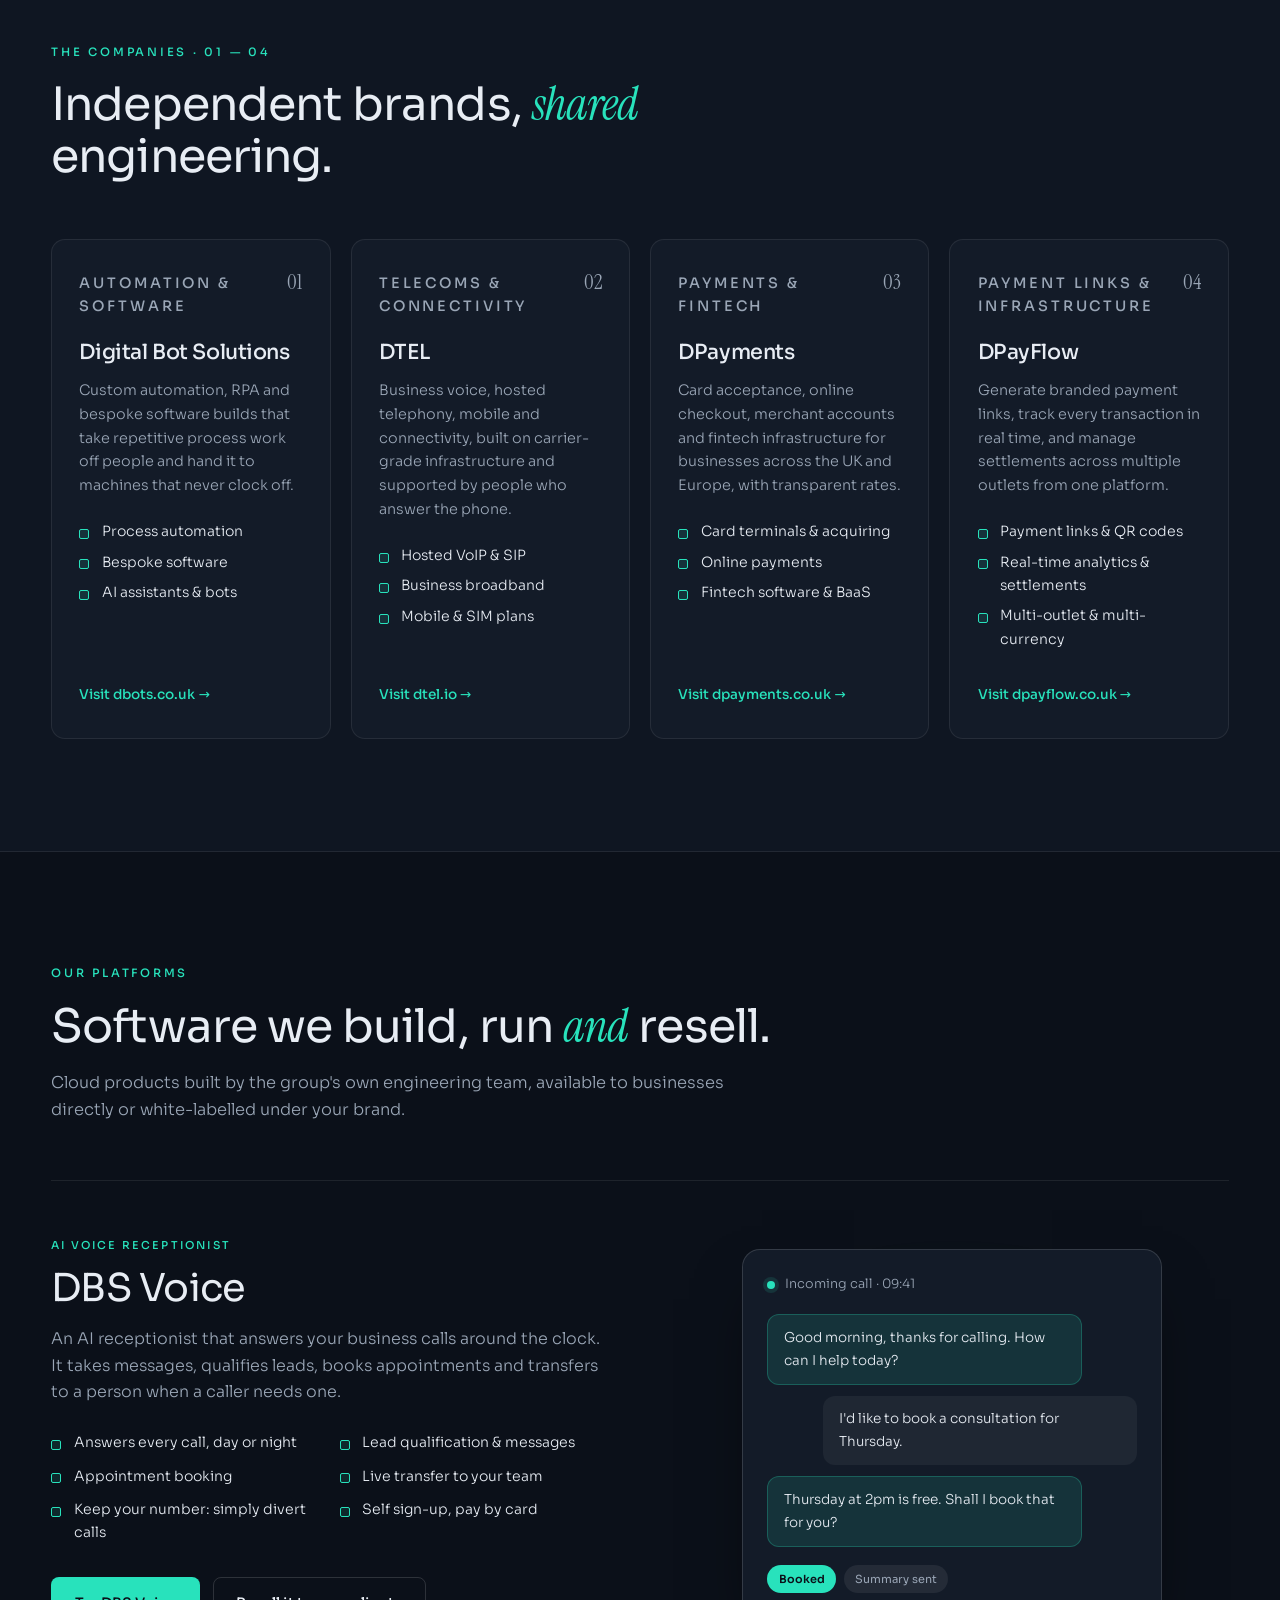
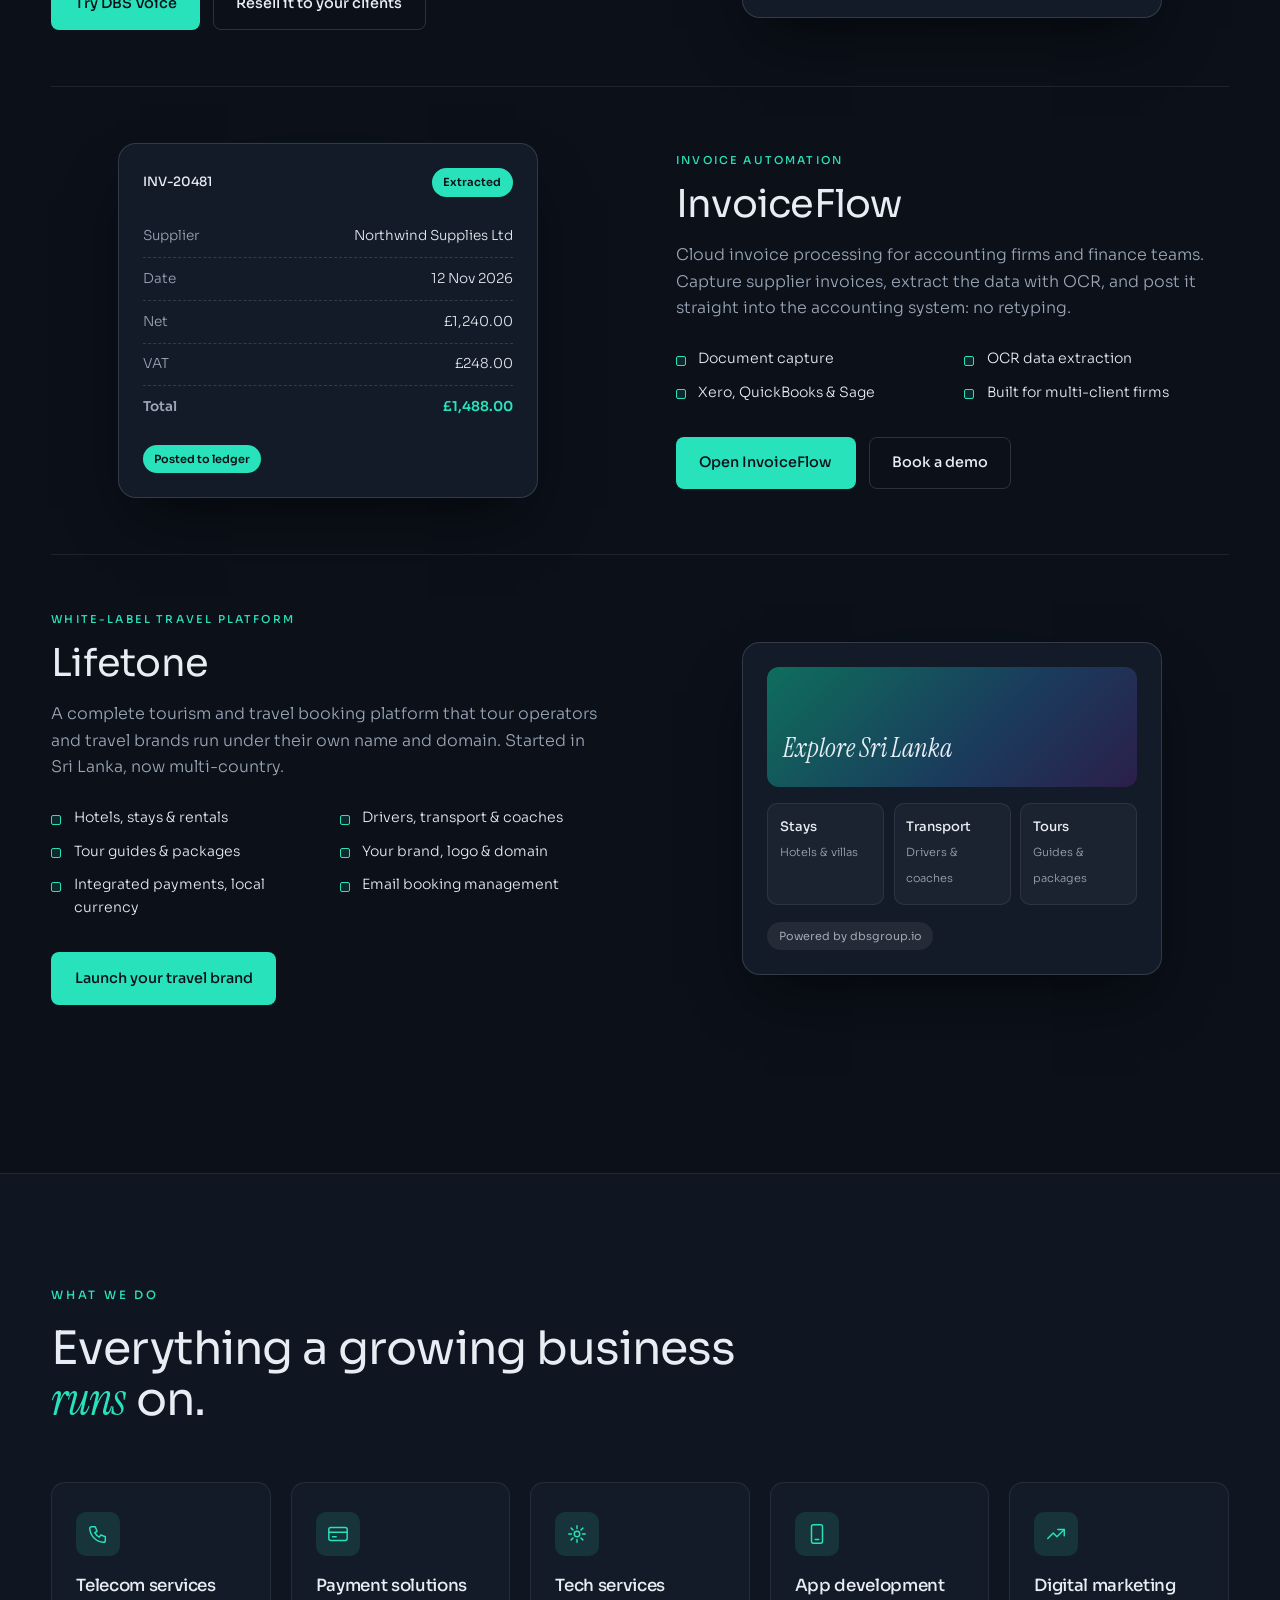
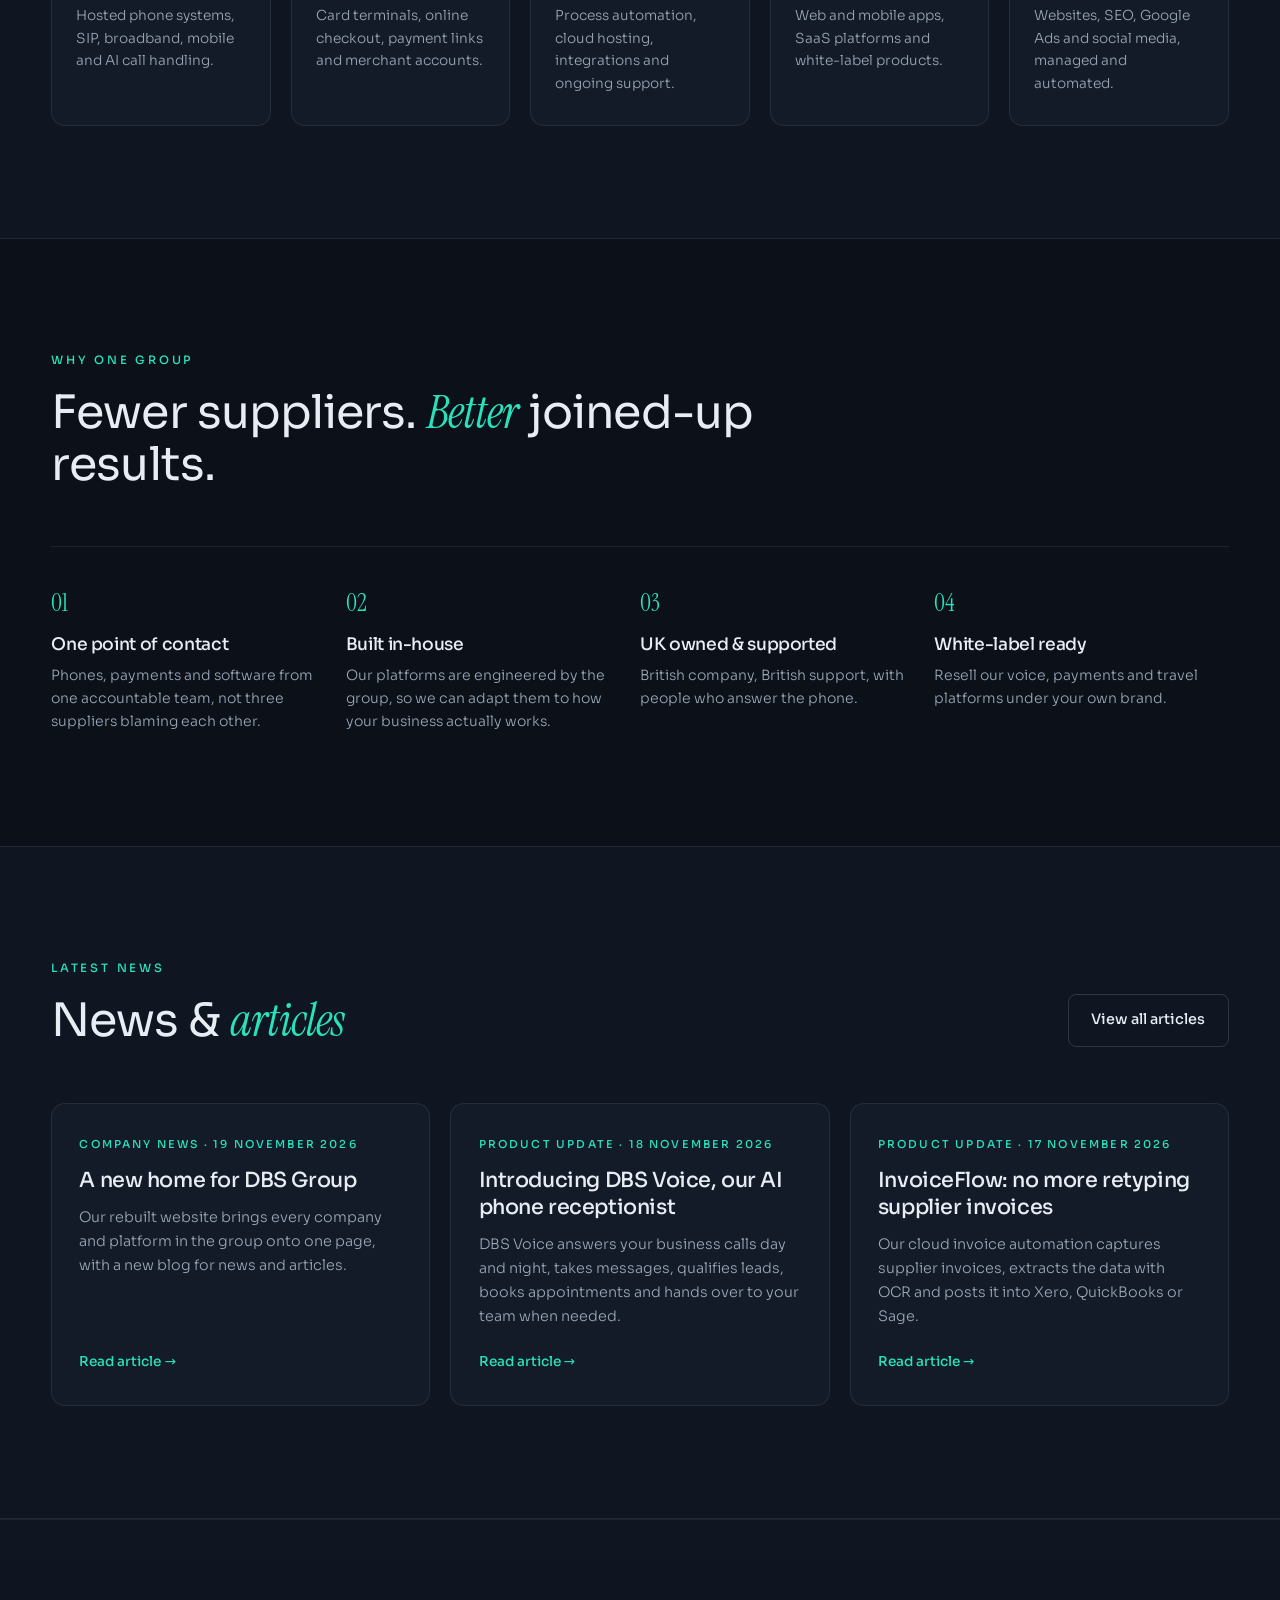
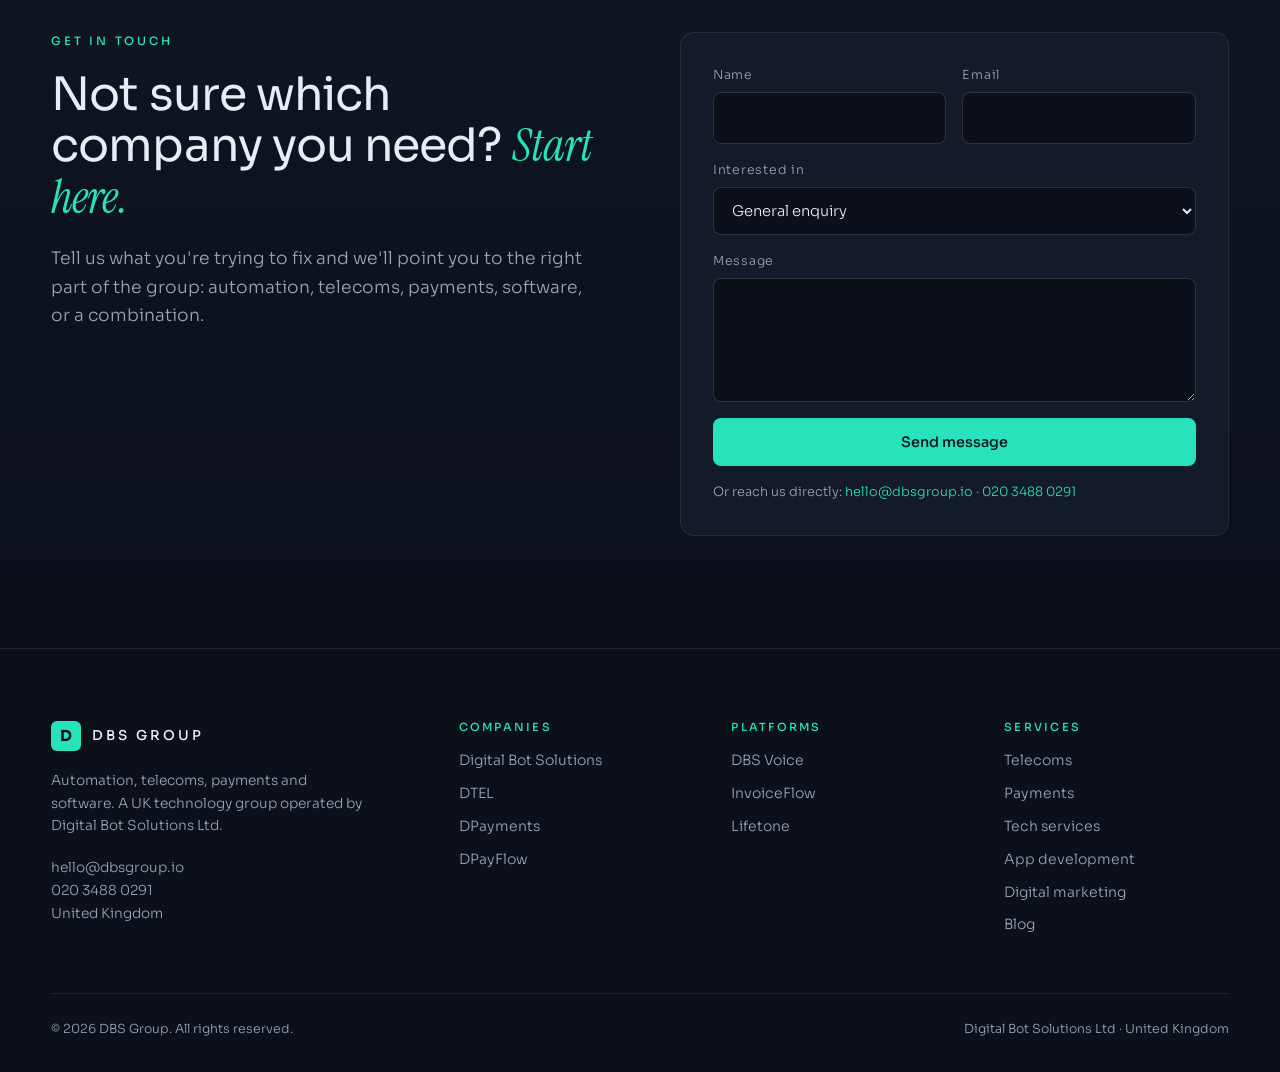
==== commit 804a3ccc: "Add blog, latest news, social links and Pages CMS portal Co-Authored-By: Claude Opus 5.5 <noreply@an" ====
--- a/index.html
+++ b/index.html
@@ -30,6 +30,7 @@
       <a href="#platforms">Platforms</a>
       <a href="#services">Services</a>
       <a href="#about">About</a>
+      <a href="/blog/">Blog</a>
       <a href="#contact" class="btn btn-ghost btn-sm nav-cta">Contact</a>
     </nav>
     <button class="nav-toggle" id="navToggle" aria-label="Open menu" aria-expanded="false"><span></span><span></span></button>
@@ -269,6 +270,41 @@
       <div class="why-item reveal"><span>02</span><h3>Built in-house</h3><p>Our platforms are engineered by the group, so we can adapt them to how your business actually works.</p></div>
       <div class="why-item reveal"><span>03</span><h3>UK owned &amp; supported</h3><p>British company, British support, with people who answer the phone.</p></div>
       <div class="why-item reveal"><span>04</span><h3>White-label ready</h3><p>Resell our voice, payments and travel platforms under your own brand.</p></div>
+    </div>
+  </div>
+</section>
+
+<!-- NEWS -->
+<section class="section section-alt" id="news">
+  <div class="wrap">
+    <div class="section-head section-head-row reveal">
+      <div>
+        <p class="eyebrow">Latest news</p>
+        <h2>News &amp; <em>articles</em></h2>
+      </div>
+      <a href="/blog/" class="btn btn-ghost">View all articles</a>
+    </div>
+    <div class="post-grid">
+      <!-- LATEST_POSTS_START -->
+      <a class="post-card reveal" href="/blog/a-new-home-for-dbs-group/">
+        <p class="card-tag">Company news · 19 November 2026</p>
+        <h3>A new home for DBS Group</h3>
+        <p>Our rebuilt website brings every company and platform in the group onto one page, with a new blog for news and articles.</p>
+        <span class="card-link">Read article <span>→</span></span>
+      </a>
+      <a class="post-card reveal" href="/blog/introducing-dbs-voice/">
+        <p class="card-tag">Product update · 18 November 2026</p>
+        <h3>Introducing DBS Voice, our AI phone receptionist</h3>
+        <p>DBS Voice answers your business calls day and night, takes messages, qualifies leads, books appointments and hands over to your team when needed.</p>
+        <span class="card-link">Read article <span>→</span></span>
+      </a>
+      <a class="post-card reveal" href="/blog/introducing-invoiceflow/">
+        <p class="card-tag">Product update · 17 November 2026</p>
+        <h3>InvoiceFlow: no more retyping supplier invoices</h3>
+        <p>Our cloud invoice automation captures supplier invoices, extracts the data with OCR and posts it into Xero, QuickBooks or Sage.</p>
+        <span class="card-link">Read article <span>→</span></span>
+      </a>
+      <!-- LATEST_POSTS_END -->
     </div>
   </div>
 </section>
@@ -314,6 +350,7 @@
       <a href="#top" class="logo"><span class="logo-mark">D</span><span class="logo-text">DBS GROUP</span></a>
       <p>Automation, telecoms, payments and software. A UK technology group operated by Digital Bot Solutions Ltd.</p>
       <p><a href="mailto:hello@dbsgroup.io">hello@dbsgroup.io</a><br><a href="tel:+442034880291">020 3488 0291</a><br>United Kingdom</p>
+      <!-- SOCIAL_START --><!-- SOCIAL_END -->
     </div>
     <div class="footer-col">
       <h4>Companies</h4>
@@ -335,6 +372,7 @@
       <a href="#services">Tech services</a>
       <a href="#services">App development</a>
       <a href="#services">Digital marketing</a>
+      <a href="/blog/">Blog</a>
     </div>
   </div>
   <div class="wrap footer-bottom">
--- a/css/style.css
+++ b/css/style.css
@@ -168,6 +168,48 @@
 .footer a:hover{color:var(--text)}
 .footer-bottom{display:flex;justify-content:space-between;flex-wrap:wrap;gap:1rem;margin-top:3.5rem;padding-top:1.6rem;border-top:1px solid var(--line);font-size:.78rem;color:var(--muted)}
 
+/* Blog */
+.nav-links a.active{color:var(--teal)}
+.section-head-row{max-width:none;display:flex;justify-content:space-between;align-items:flex-end;gap:2rem;flex-wrap:wrap}
+.post-grid{display:grid;grid-template-columns:repeat(3,1fr);gap:1.25rem}
+.post-card{background:var(--card);border:1px solid var(--line);border-radius:var(--radius);padding:2rem 1.7rem;display:flex;flex-direction:column;transition:.3s}
+.post-card:hover{border-color:rgba(40,226,188,.4);transform:translateY(-4px)}
+.post-card h3{margin-bottom:.8rem;line-height:1.3}
+.post-card>p:not(.card-tag){color:var(--muted);font-size:.9rem;margin-bottom:1.4rem}
+.page-hero{padding:10rem 0 3rem;position:relative}
+.page-hero h1{font-size:clamp(2.4rem,5.5vw,4.4rem);font-weight:300;margin-bottom:1.2rem}
+.section-tight{padding:2rem 0 7rem}
+.wrap-narrow{width:min(760px,92vw)}
+.post{padding:9rem 0 6rem}
+.back-link{display:inline-block;font-size:.85rem;color:var(--muted);margin-bottom:2.2rem}
+.back-link:hover{color:var(--teal)}
+.post h1{font-size:clamp(2rem,4.6vw,3.3rem);font-weight:300;margin-bottom:1.2rem}
+.post-excerpt{font-size:1.15rem;color:var(--muted);padding-bottom:2rem;margin-bottom:2.5rem;border-bottom:1px solid var(--line)}
+.prose{font-size:1.02rem;color:#C9D2DE}
+.prose>*+*{margin-top:1.2rem}
+.prose h2{font-size:1.6rem;color:var(--text);margin-top:2.6rem}
+.prose h3{font-size:1.2rem;color:var(--text);margin-top:2rem}
+.prose a{color:var(--teal);text-decoration:underline;text-underline-offset:3px}
+.prose strong{color:var(--text);font-weight:600}
+.prose ul,.prose ol{padding-left:1.4rem}
+.prose li+li{margin-top:.5rem}
+.prose li::marker{color:var(--teal)}
+.prose blockquote{border-left:3px solid var(--teal);padding-left:1.2rem;color:var(--muted);font-style:italic}
+.prose img{max-width:100%;height:auto;border-radius:var(--radius)}
+.prose code{background:rgba(255,255,255,.06);padding:.15em .4em;border-radius:4px;font-size:.9em}
+.post-nav{display:grid;grid-template-columns:1fr 1fr;gap:1rem;margin-top:4rem;padding-top:2rem;border-top:1px solid var(--line)}
+.post-nav a{display:block;padding:1.2rem;border:1px solid var(--line);border-radius:10px;font-size:.92rem;transition:.2s}
+.post-nav a:hover{border-color:var(--teal)}
+.post-nav small{display:block;color:var(--teal);font-size:.72rem;letter-spacing:.12em;text-transform:uppercase;margin-bottom:.3rem}
+.post-nav-next{text-align:right}
+
+/* Social icons */
+.social{display:flex;gap:.6rem;margin-top:1.4rem}
+.social a{width:38px;height:38px;border-radius:50%;border:1px solid var(--line-2);display:grid;place-items:center;transition:.2s}
+.social a:hover{border-color:var(--teal);background:var(--teal-dim)}
+.social svg{width:17px;height:17px;fill:var(--muted);transition:.2s}
+.social a:hover svg{fill:var(--teal)}
+
 /* Reveal animation */
 .reveal{opacity:0;transform:translateY(24px);transition:opacity .8s ease,transform .8s ease}
 .reveal.in{opacity:1;transform:none}
@@ -178,6 +220,7 @@
   .cards-4{grid-template-columns:repeat(2,1fr)}
   .cards-5{grid-template-columns:repeat(3,1fr)}
   .why{grid-template-columns:repeat(2,1fr)}
+  .post-grid{grid-template-columns:repeat(2,1fr)}
 }
 @media (max-width:860px){
   .nav-toggle{display:flex}
@@ -191,7 +234,8 @@
   .section{padding:5rem 0}
 }
 @media (max-width:560px){
-  .cards-4,.cards-5,.why,.form-row,.ticks-2{grid-template-columns:1fr}
+  .cards-4,.cards-5,.why,.form-row,.ticks-2,.post-grid,.post-nav{grid-template-columns:1fr}
+  .post-nav-next{text-align:left}
   .footer-inner{grid-template-columns:1fr}
   .stat{padding:1.6rem 1.2rem}
   .stat-num{font-size:2.6rem}
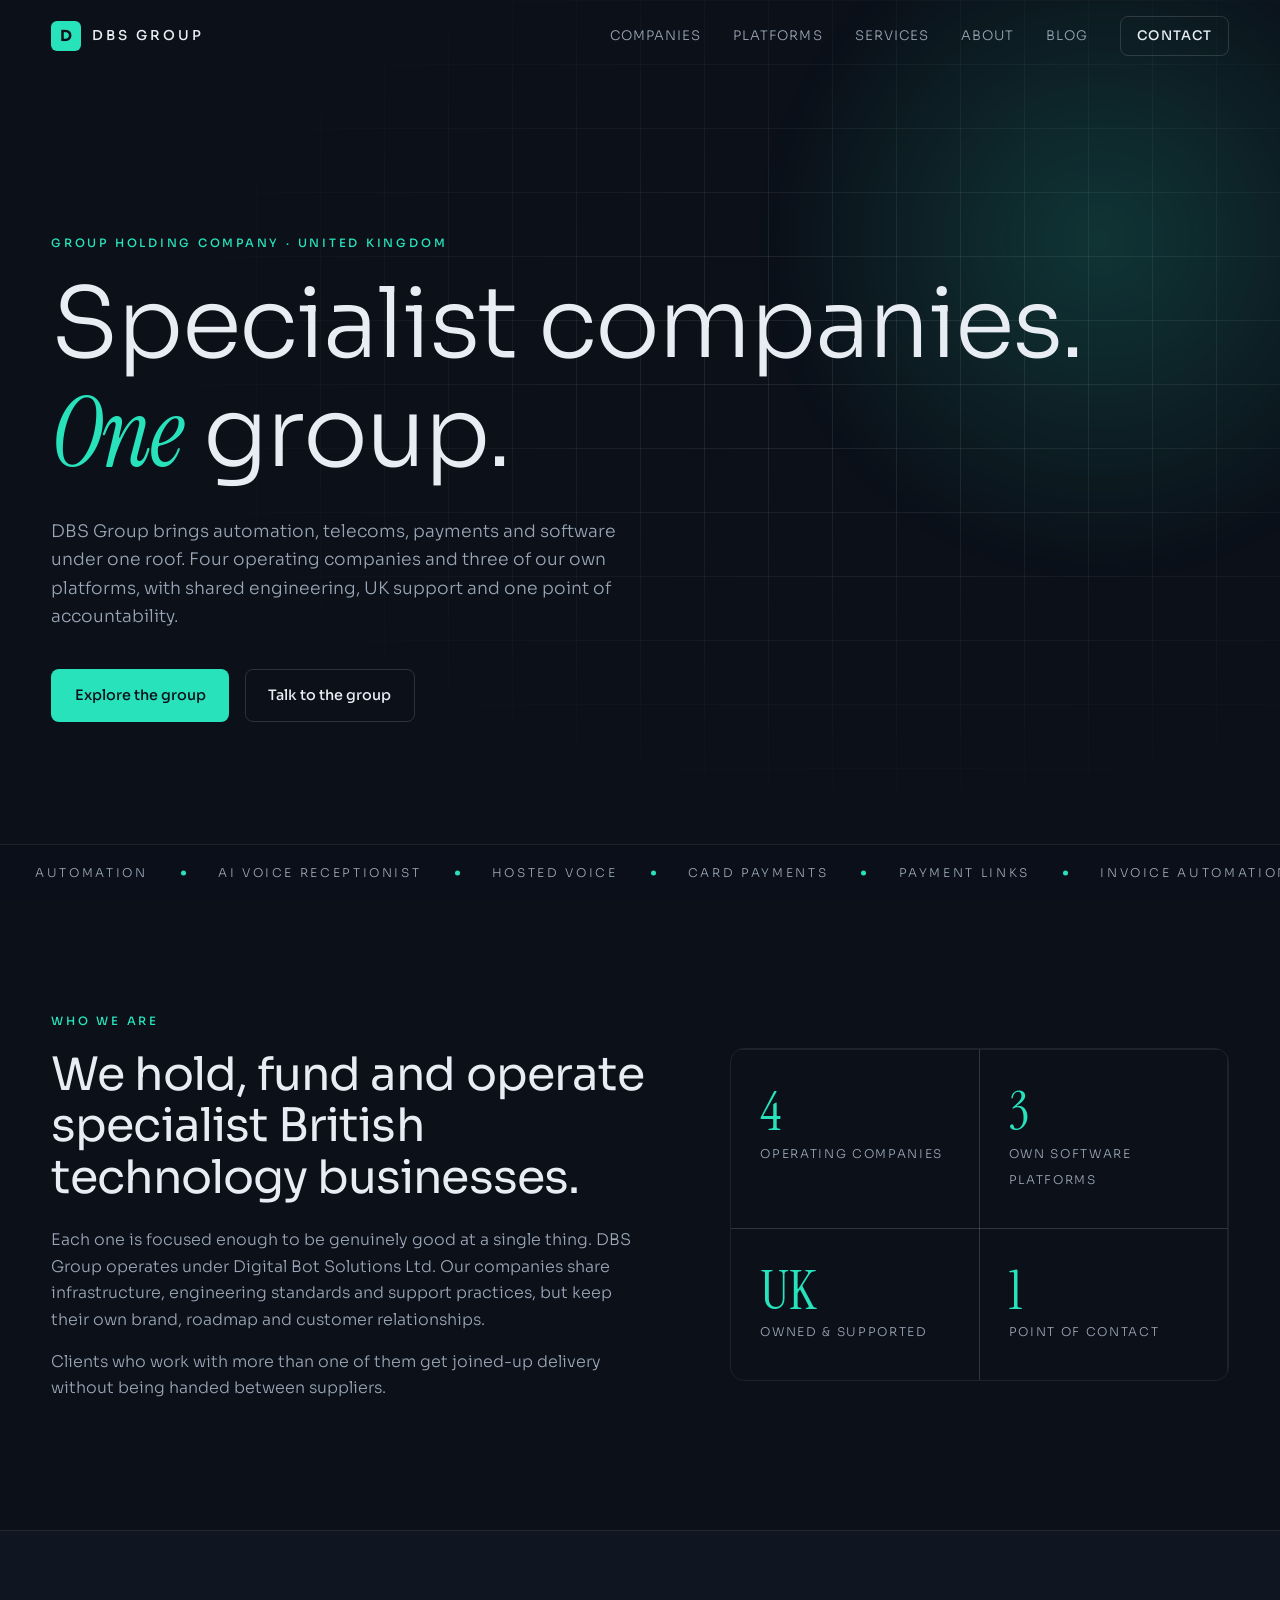
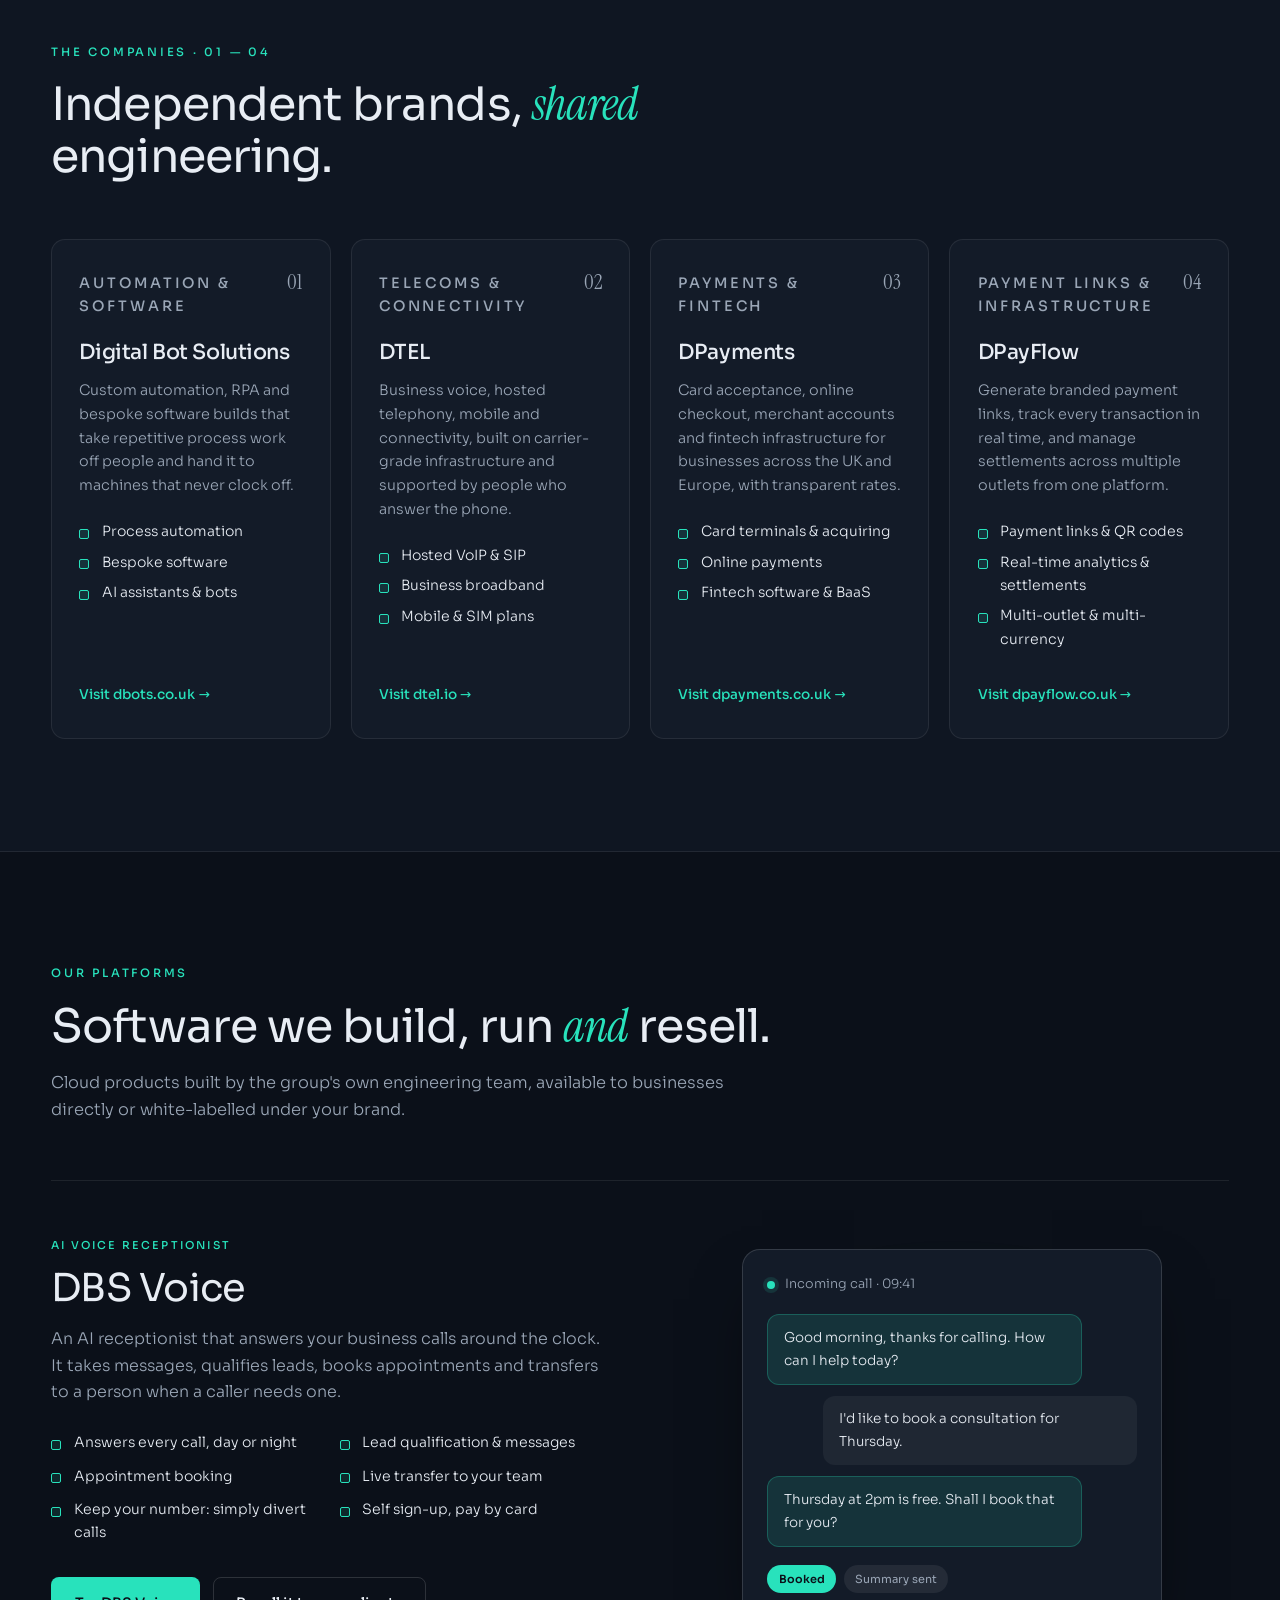
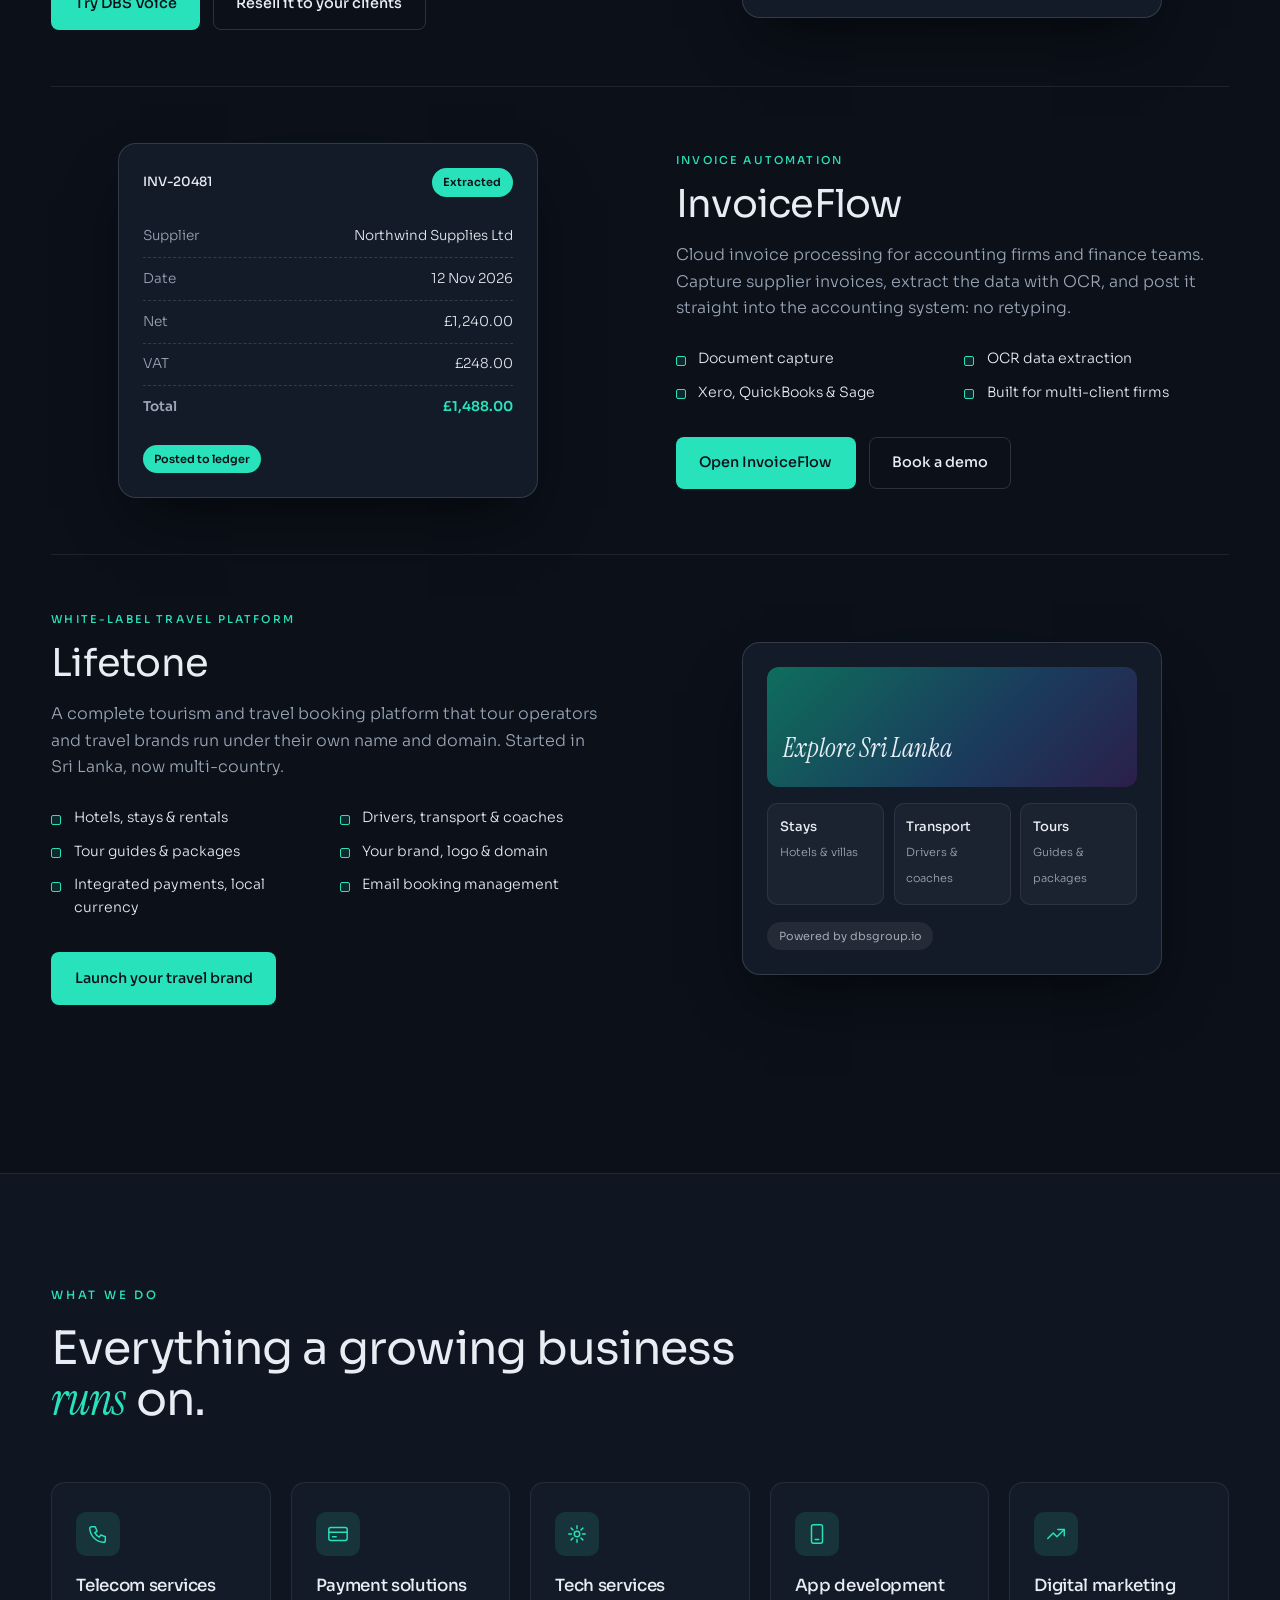
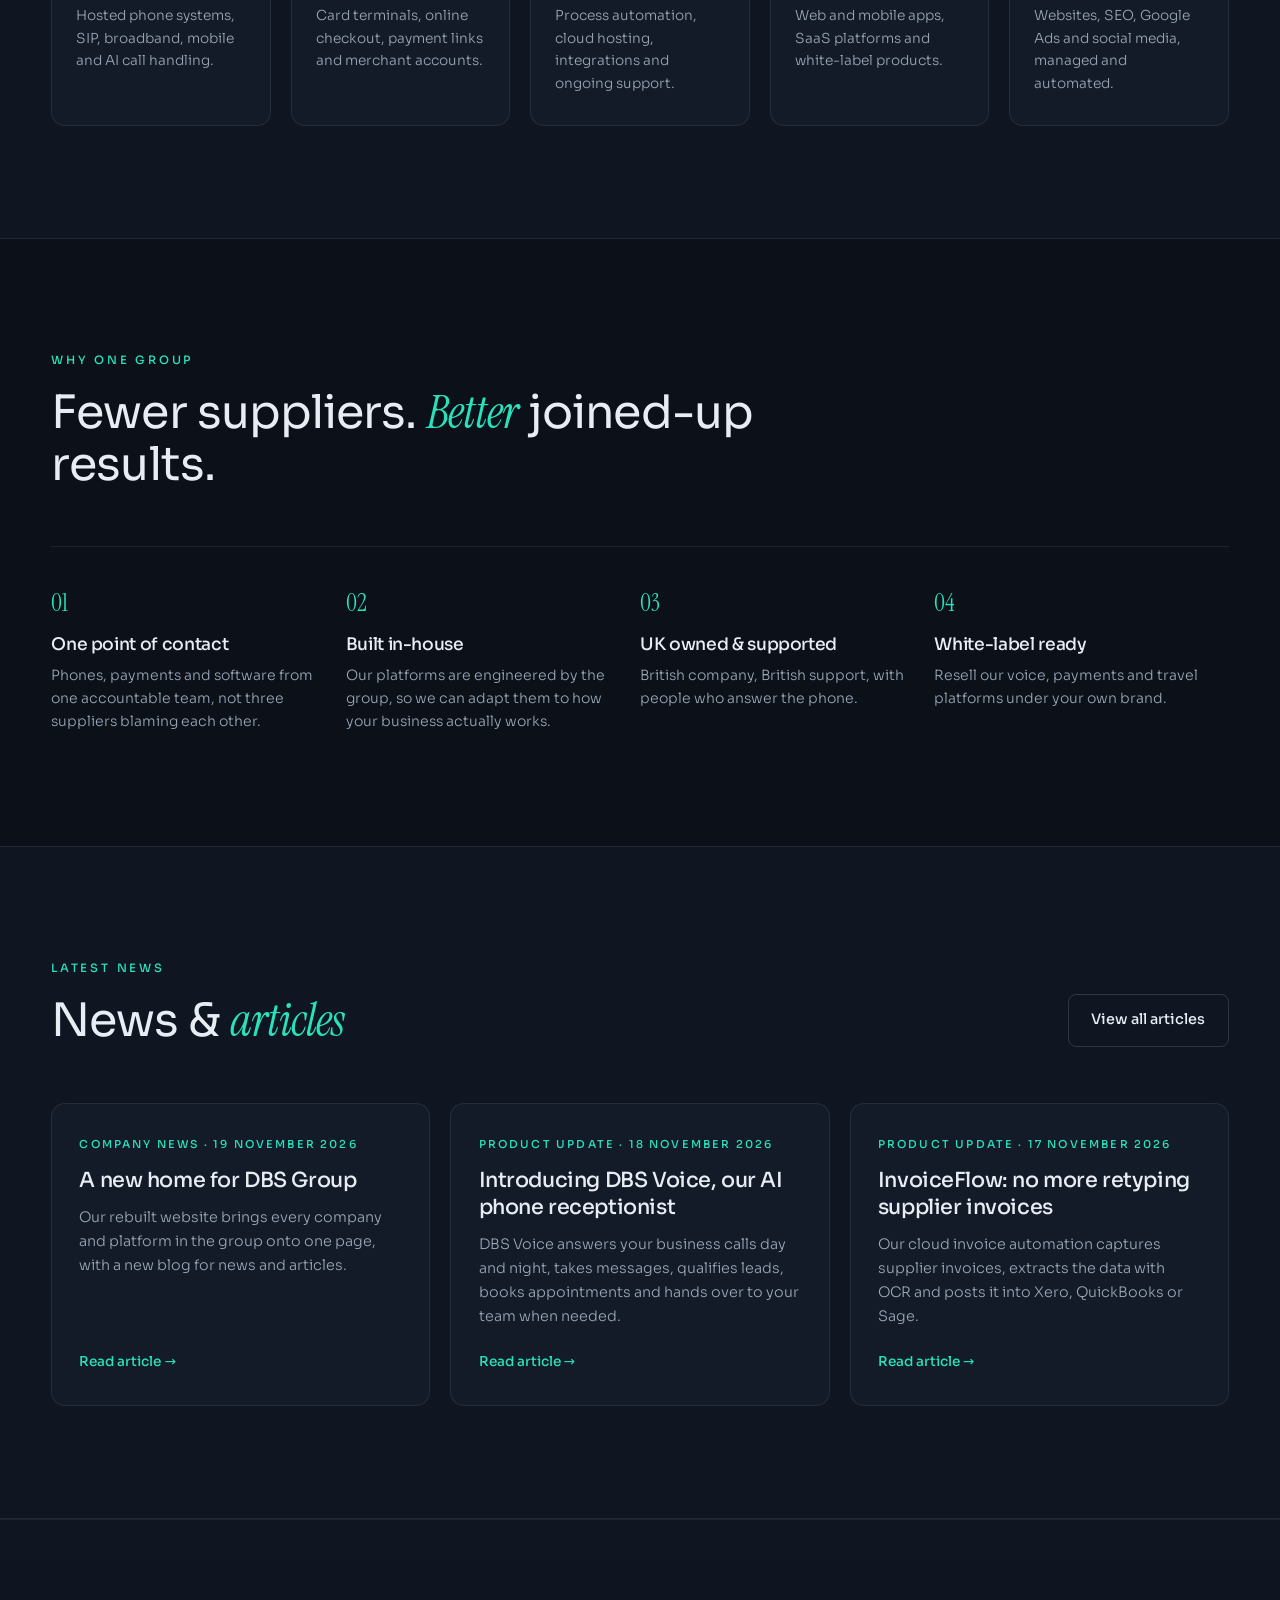
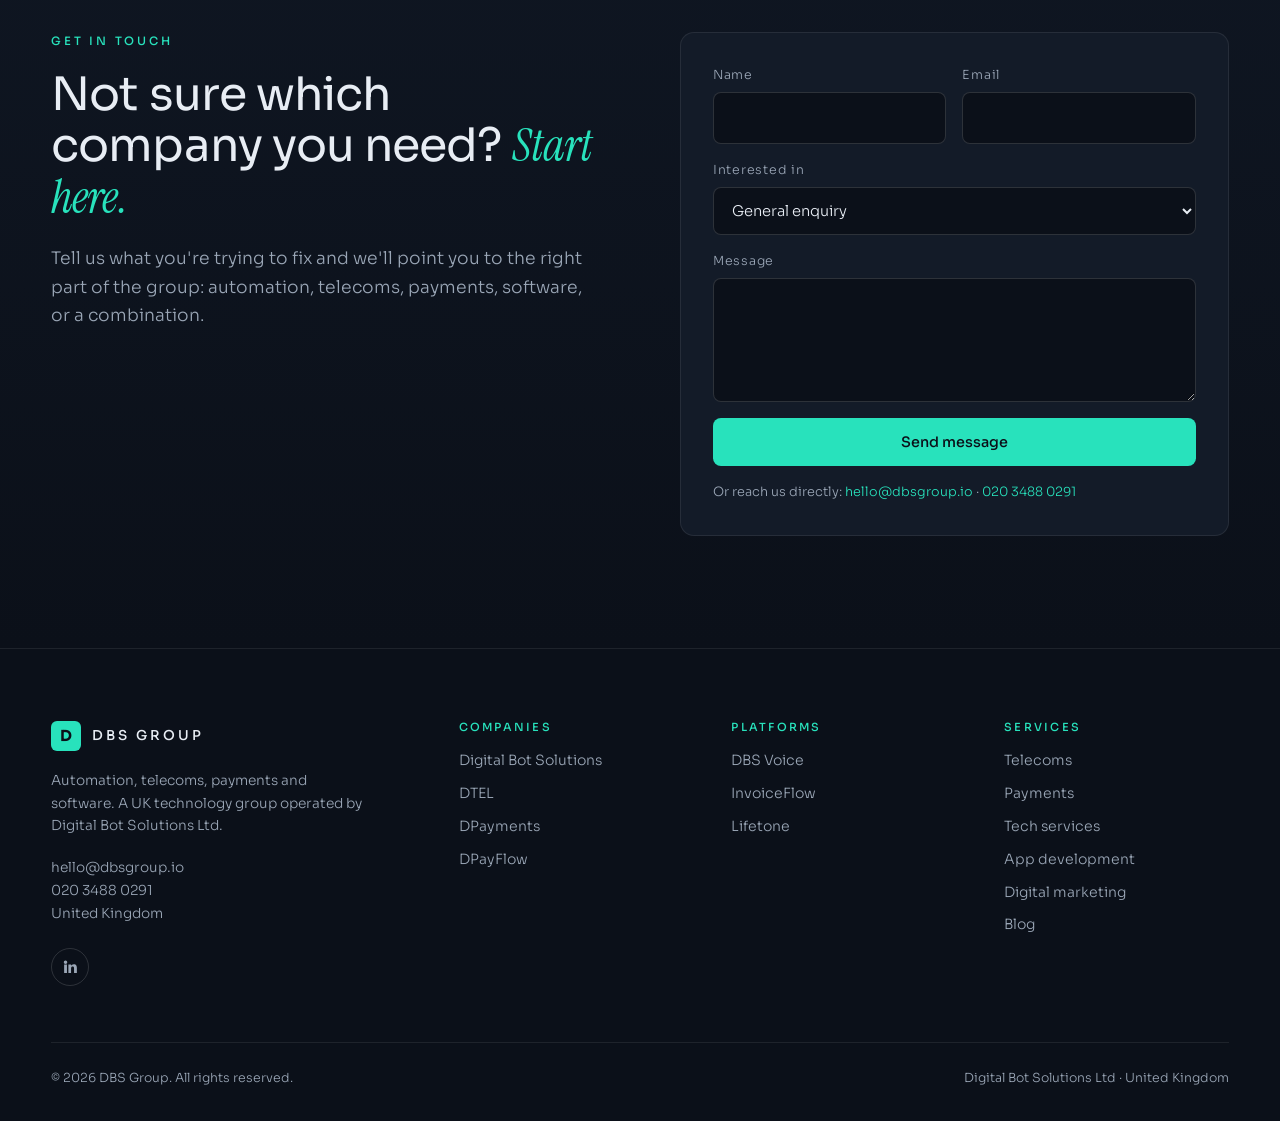
==== commit e1efce47: "Rebuild blog" ====
--- a/index.html
+++ b/index.html
@@ -350,7 +350,7 @@
       <a href="#top" class="logo"><span class="logo-mark">D</span><span class="logo-text">DBS GROUP</span></a>
       <p>Automation, telecoms, payments and software. A UK technology group operated by Digital Bot Solutions Ltd.</p>
       <p><a href="mailto:hello@dbsgroup.io">hello@dbsgroup.io</a><br><a href="tel:+442034880291">020 3488 0291</a><br>United Kingdom</p>
-      <!-- SOCIAL_START --><!-- SOCIAL_END -->
+      <!-- SOCIAL_START --><div class="social"><a href="https://www.linkedin.com/company/dbs-digital-bot-solutions-group/posts/?viewAsMember=true" target="_blank" rel="noopener" aria-label="LinkedIn"><svg viewBox="0 0 24 24"><path d="M4.98 3.5a2.5 2.5 0 1 1 0 5 2.5 2.5 0 0 1 0-5zM3 9h4v12H3zM9 9h3.8v1.7h.05c.53-1 1.83-2.05 3.77-2.05C20.6 8.65 21 11.3 21 14.4V21h-4v-5.8c0-1.4 0-3.2-1.95-3.2S12.8 13.5 12.8 15.1V21H9z"/></svg></a></div><!-- SOCIAL_END -->
     </div>
     <div class="footer-col">
       <h4>Companies</h4>
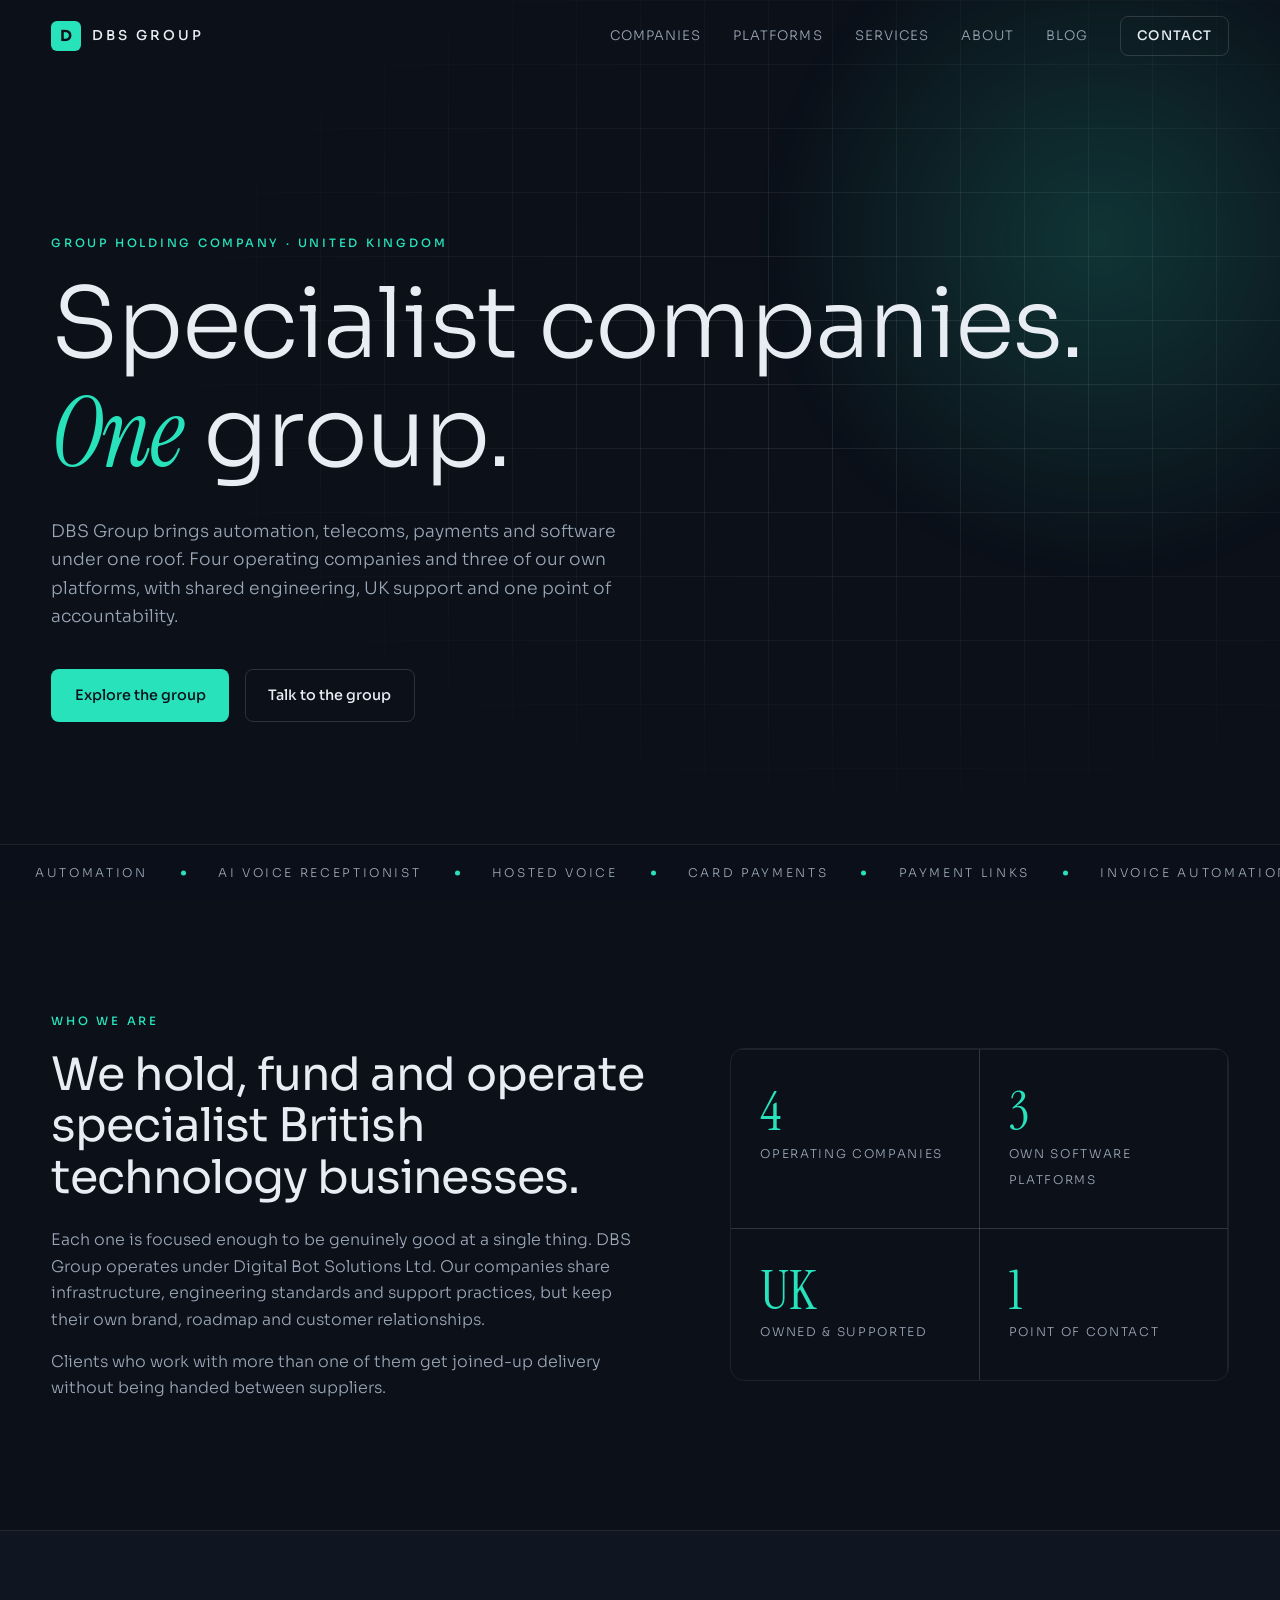
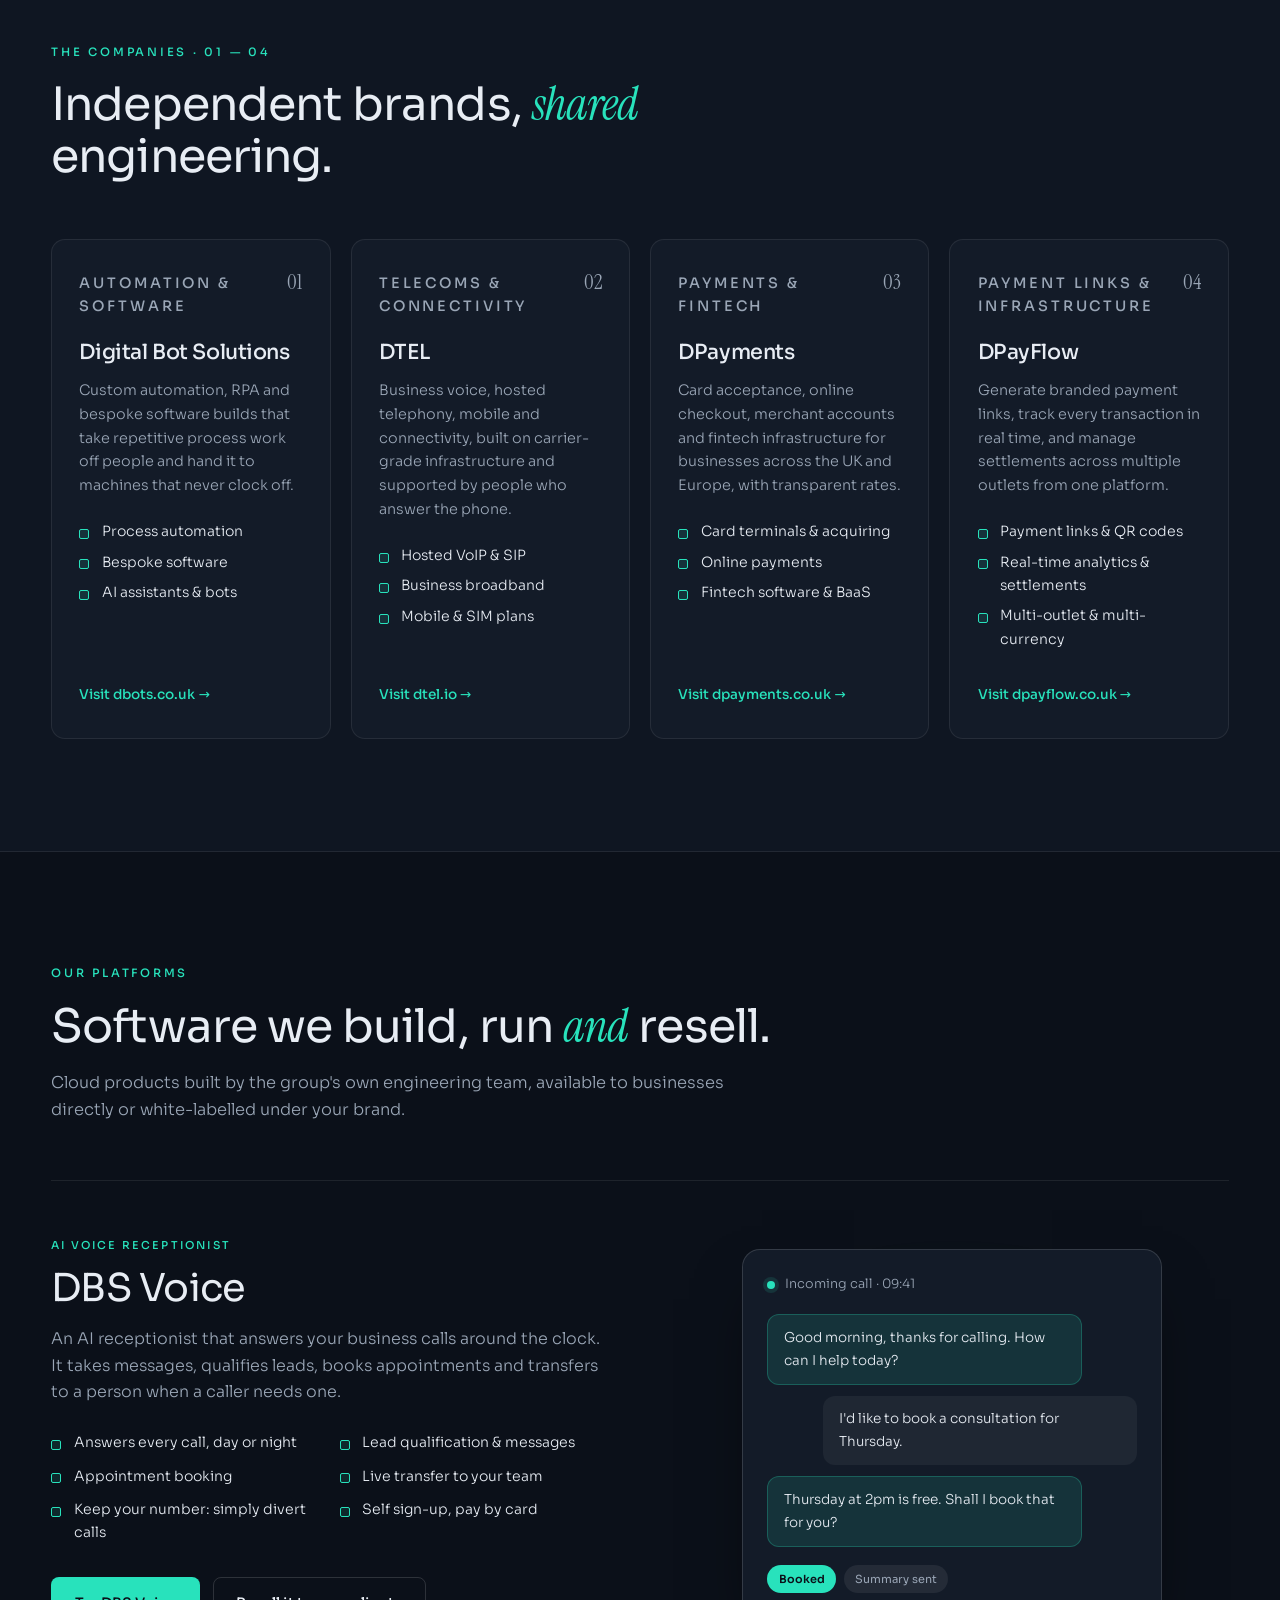
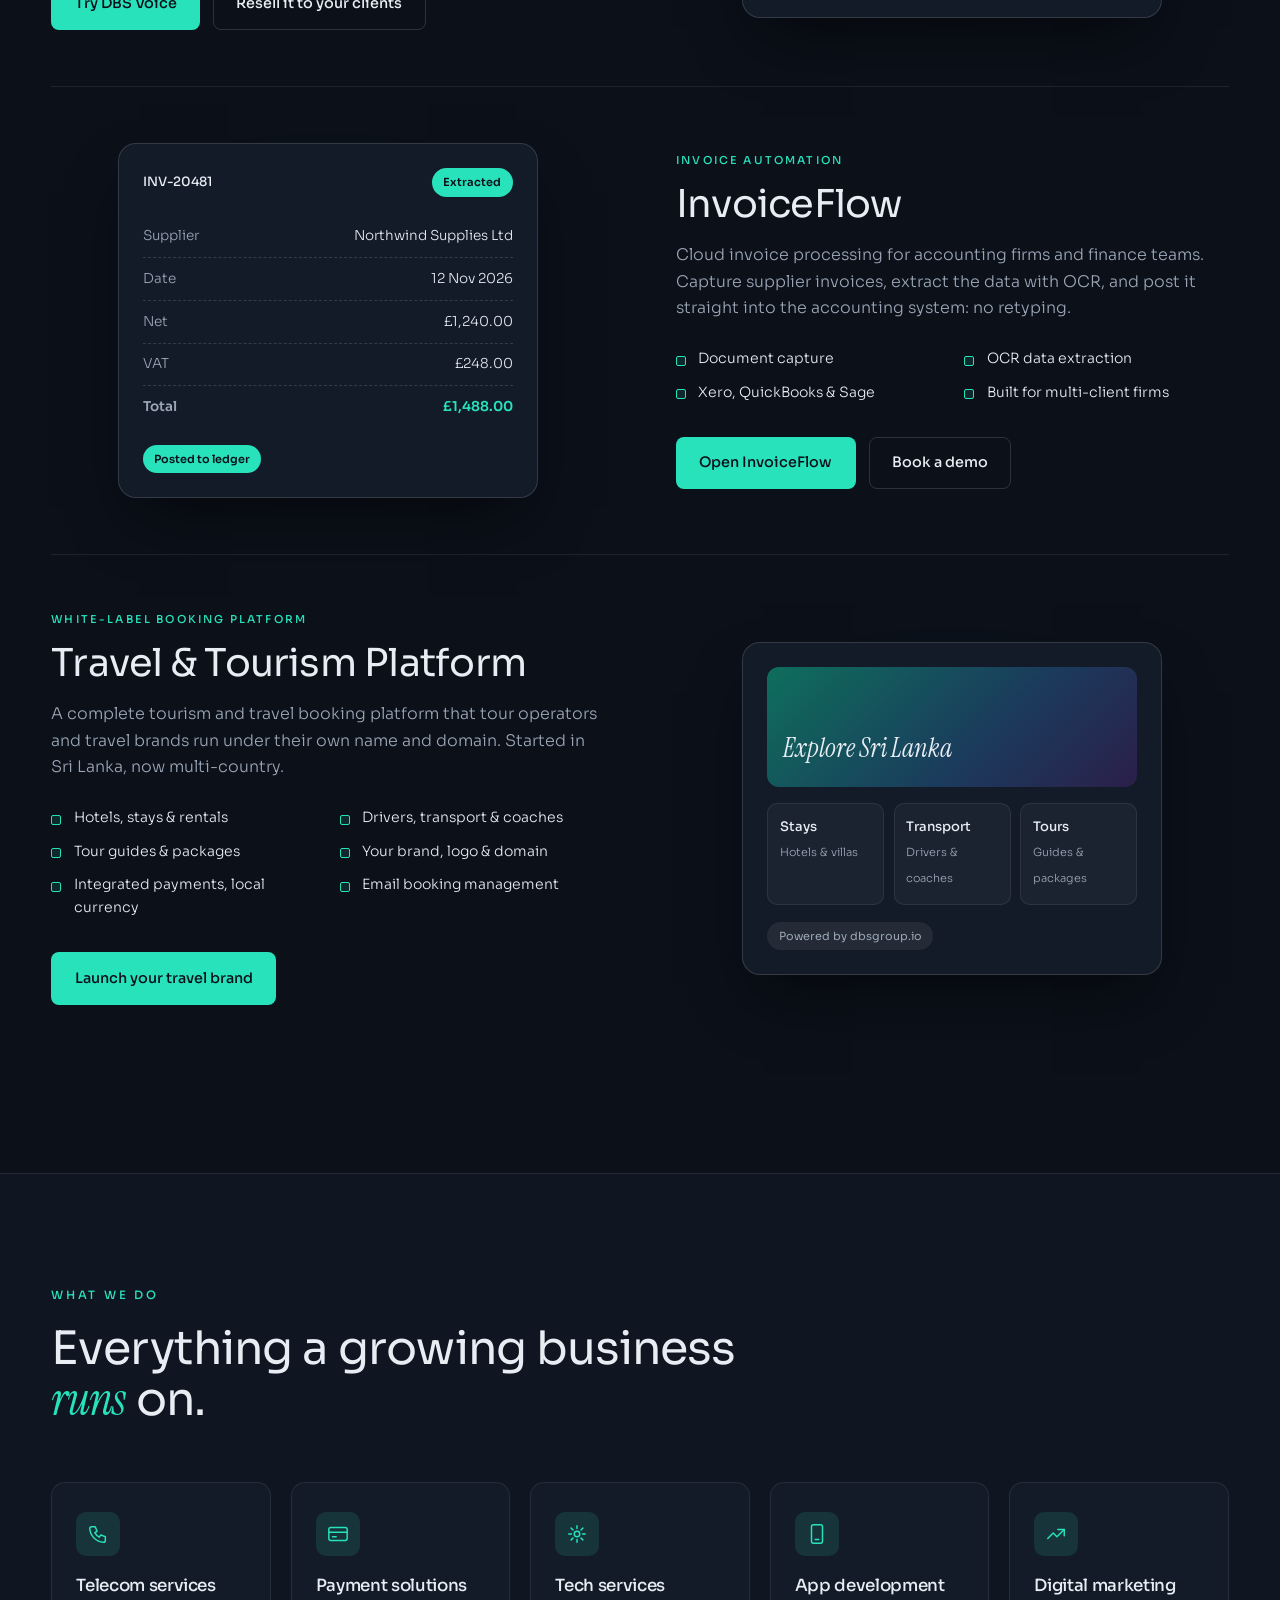
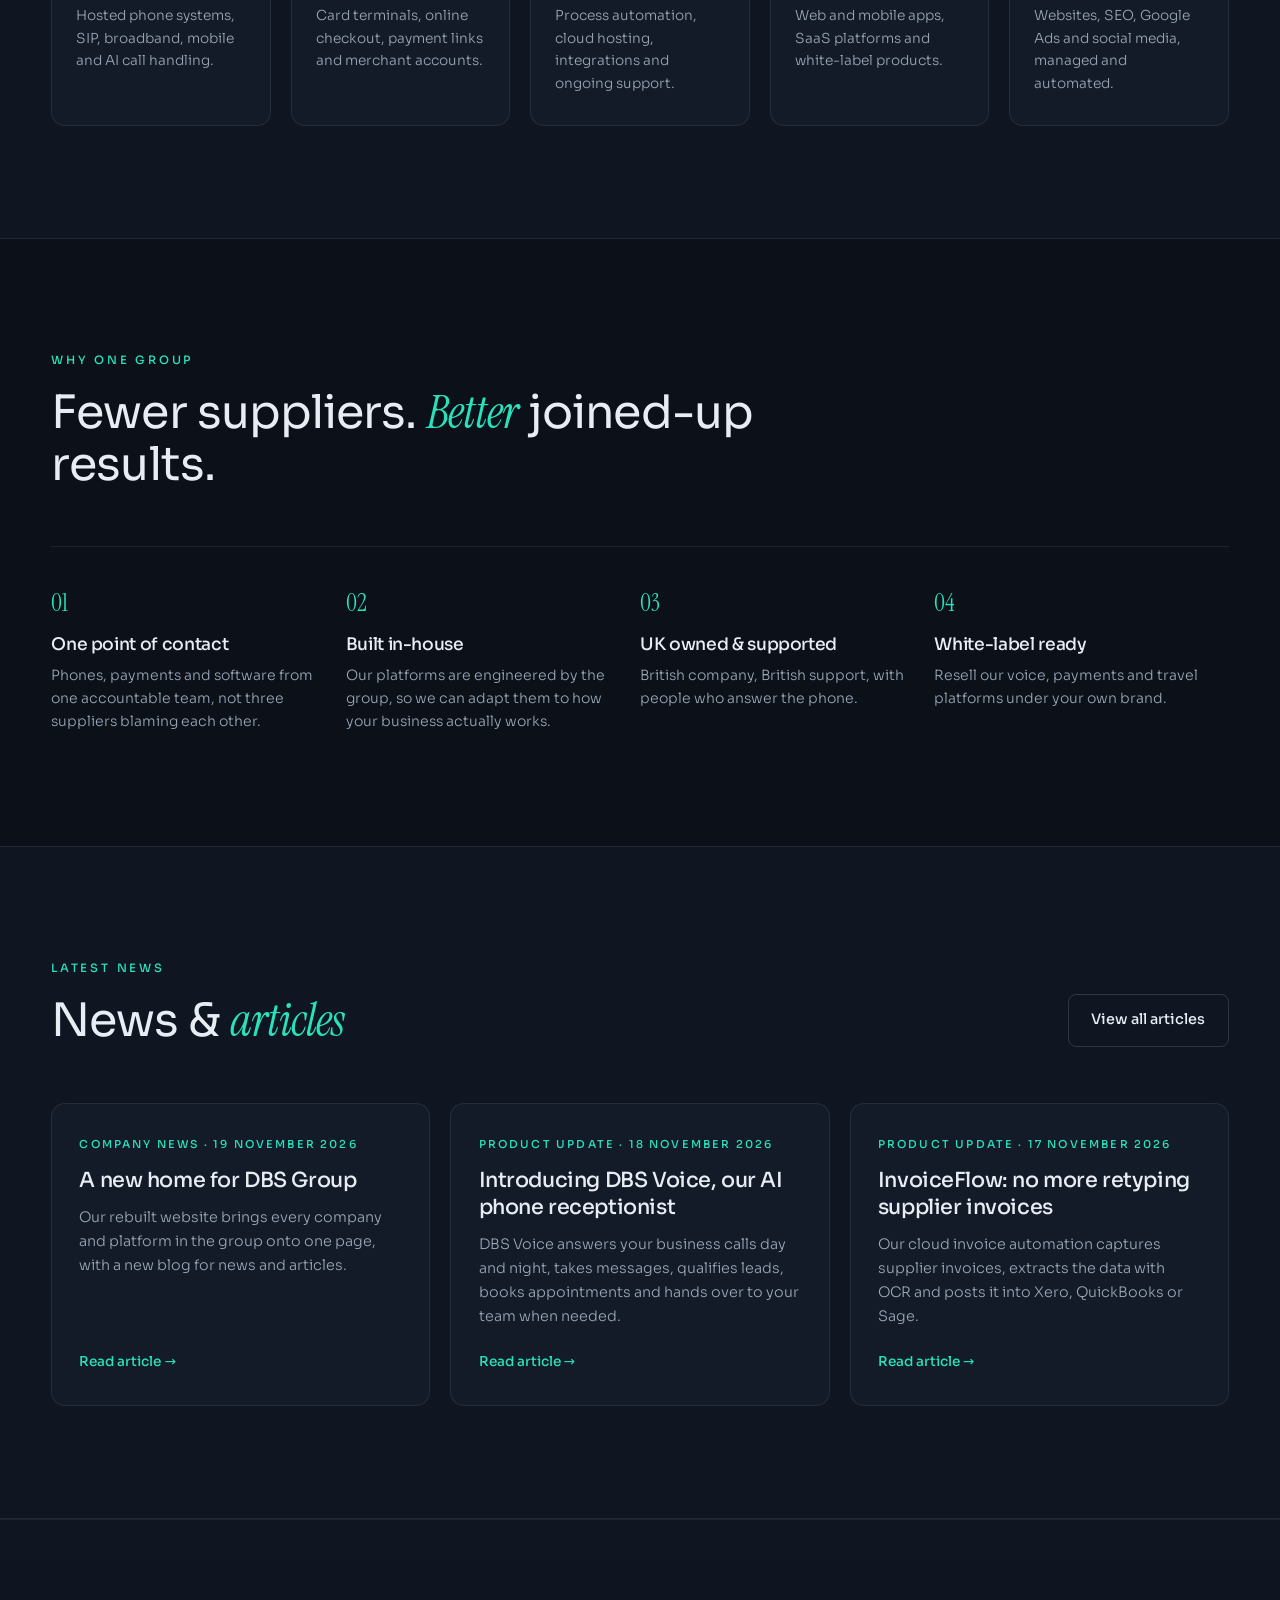
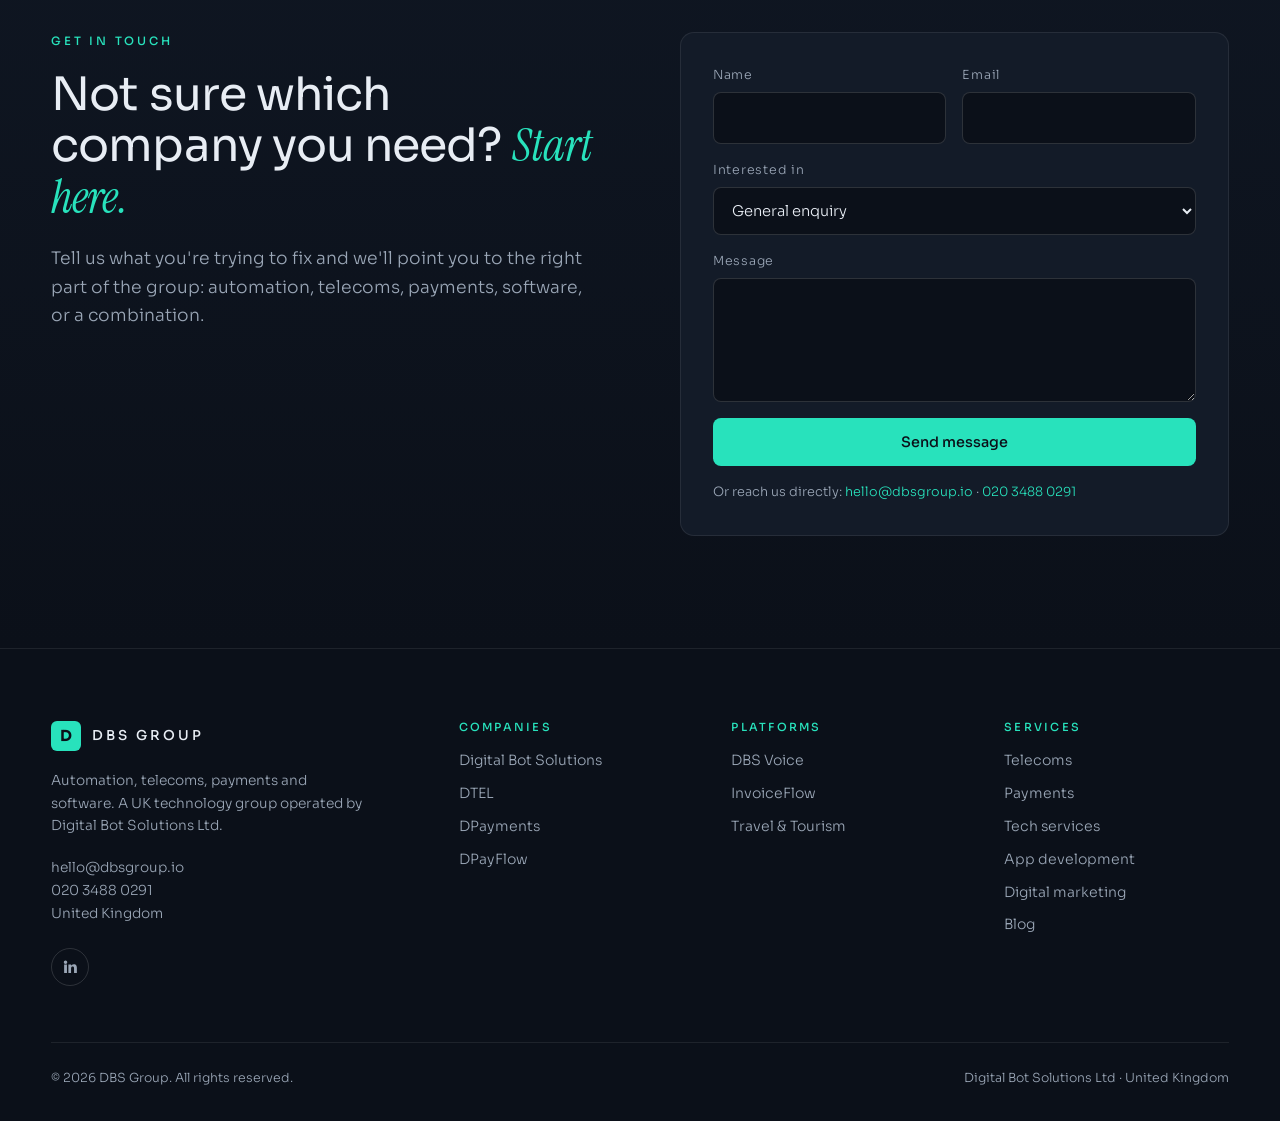
==== commit df51dea7: "Replace Lifetone name with travel and tourism platform Co-Authored-By: Claude Opus 5.5 <noreply@anth" ====
--- a/index.html
+++ b/index.html
@@ -4,7 +4,7 @@
 <meta charset="UTF-8">
 <meta name="viewport" content="width=device-width, initial-scale=1.0">
 <title>DBS Group | Automation, Telecoms, Payments &amp; Software, UK</title>
-<meta name="description" content="DBS Group is a UK technology group bringing together automation, telecoms, payments and software: Digital Bot Solutions, DTEL, DPayments, DPayFlow, DBS Voice, InvoiceFlow and Lifetone.">
+<meta name="description" content="DBS Group is a UK technology group bringing together automation, telecoms, payments and software: Digital Bot Solutions, DTEL, DPayments, DPayFlow, DBS Voice, InvoiceFlow and a white-label travel and tourism platform.">
 <meta property="og:title" content="DBS Group | Specialist companies. One group.">
 <meta property="og:description" content="Automation, telecoms, payments and software under one UK group, with one point of contact.">
 <meta property="og:url" content="https://dbsgroup.io/">
@@ -14,7 +14,7 @@
 <link rel="preconnect" href="https://fonts.googleapis.com">
 <link rel="preconnect" href="https://fonts.gstatic.com" crossorigin>
 <link href="https://fonts.googleapis.com/css2?family=Instrument+Serif:ital@0;1&family=Sora:wght@300;400;500;600;700&display=swap" rel="stylesheet">
-<link rel="stylesheet" href="css/style.css">
+<link rel="stylesheet" href="css/style.css?v=0d8b3e90">
 <script type="application/ld+json">
 {"@context":"https://schema.org","@type":"Organization","name":"DBS Group","legalName":"Digital Bot Solutions Ltd","url":"https://dbsgroup.io","email":"hello@dbsgroup.io","telephone":"+44 20 3488 0291","address":{"@type":"PostalAddress","addressCountry":"GB"},
 "subOrganization":[{"@type":"Organization","name":"Digital Bot Solutions","url":"https://dbots.co.uk"},{"@type":"Organization","name":"DTEL","url":"https://dtel.io"},{"@type":"Organization","name":"DPayments","url":"https://dpayments.co.uk"},{"@type":"Organization","name":"DPayFlow","url":"https://dpayflow.co.uk"}]}
@@ -191,8 +191,8 @@
 
     <div class="platform reveal">
       <div class="platform-copy">
-        <p class="card-tag">White-label travel platform</p>
-        <h3>Lifetone</h3>
+        <p class="card-tag">White-label booking platform</p>
+        <h3>Travel &amp; Tourism Platform</h3>
         <p>A complete tourism and travel booking platform that tour operators and travel brands run under their own name and domain. Started in Sri Lanka, now multi-country.</p>
         <ul class="ticks ticks-2">
           <li>Hotels, stays &amp; rentals</li>
@@ -330,7 +330,7 @@
           <option>Payments / DPayments / DPayFlow</option>
           <option>DBS Voice (AI receptionist)</option>
           <option>InvoiceFlow</option>
-          <option>Lifetone travel platform</option>
+          <option>Travel &amp; tourism platform</option>
           <option>App development</option>
           <option>Digital marketing</option>
         </select>
@@ -350,7 +350,7 @@
       <a href="#top" class="logo"><span class="logo-mark">D</span><span class="logo-text">DBS GROUP</span></a>
       <p>Automation, telecoms, payments and software. A UK technology group operated by Digital Bot Solutions Ltd.</p>
       <p><a href="mailto:hello@dbsgroup.io">hello@dbsgroup.io</a><br><a href="tel:+442034880291">020 3488 0291</a><br>United Kingdom</p>
-      <!-- SOCIAL_START --><div class="social"><a href="https://www.linkedin.com/company/dbs-digital-bot-solutions-group/posts/?viewAsMember=true" target="_blank" rel="noopener" aria-label="LinkedIn"><svg viewBox="0 0 24 24"><path d="M4.98 3.5a2.5 2.5 0 1 1 0 5 2.5 2.5 0 0 1 0-5zM3 9h4v12H3zM9 9h3.8v1.7h.05c.53-1 1.83-2.05 3.77-2.05C20.6 8.65 21 11.3 21 14.4V21h-4v-5.8c0-1.4 0-3.2-1.95-3.2S12.8 13.5 12.8 15.1V21H9z"/></svg></a></div><!-- SOCIAL_END -->
+      <!-- SOCIAL_START --><div class="social"><a href="https://www.linkedin.com/company/dbs-digital-bot-solutions-group/" target="_blank" rel="noopener" aria-label="LinkedIn"><svg viewBox="0 0 24 24" width="17" height="17" fill="#9AA6B6"><path d="M4.98 3.5a2.5 2.5 0 1 1 0 5 2.5 2.5 0 0 1 0-5zM3 9h4v12H3zM9 9h3.8v1.7h.05c.53-1 1.83-2.05 3.77-2.05C20.6 8.65 21 11.3 21 14.4V21h-4v-5.8c0-1.4 0-3.2-1.95-3.2S12.8 13.5 12.8 15.1V21H9z"/></svg></a></div><!-- SOCIAL_END -->
     </div>
     <div class="footer-col">
       <h4>Companies</h4>
@@ -363,7 +363,7 @@
       <h4>Platforms</h4>
       <a href="https://voice.dbsgroup.io" target="_blank" rel="noopener">DBS Voice</a>
       <a href="https://invoice.dbsgroup.io" target="_blank" rel="noopener">InvoiceFlow</a>
-      <a href="#platforms">Lifetone</a>
+      <a href="#platforms">Travel &amp; Tourism</a>
     </div>
     <div class="footer-col">
       <h4>Services</h4>
@@ -381,6 +381,6 @@
   </div>
 </footer>
 
-<script src="js/main.js"></script>
+<script src="js/main.js?v=0d8b3e90"></script>
 </body>
 </html>
